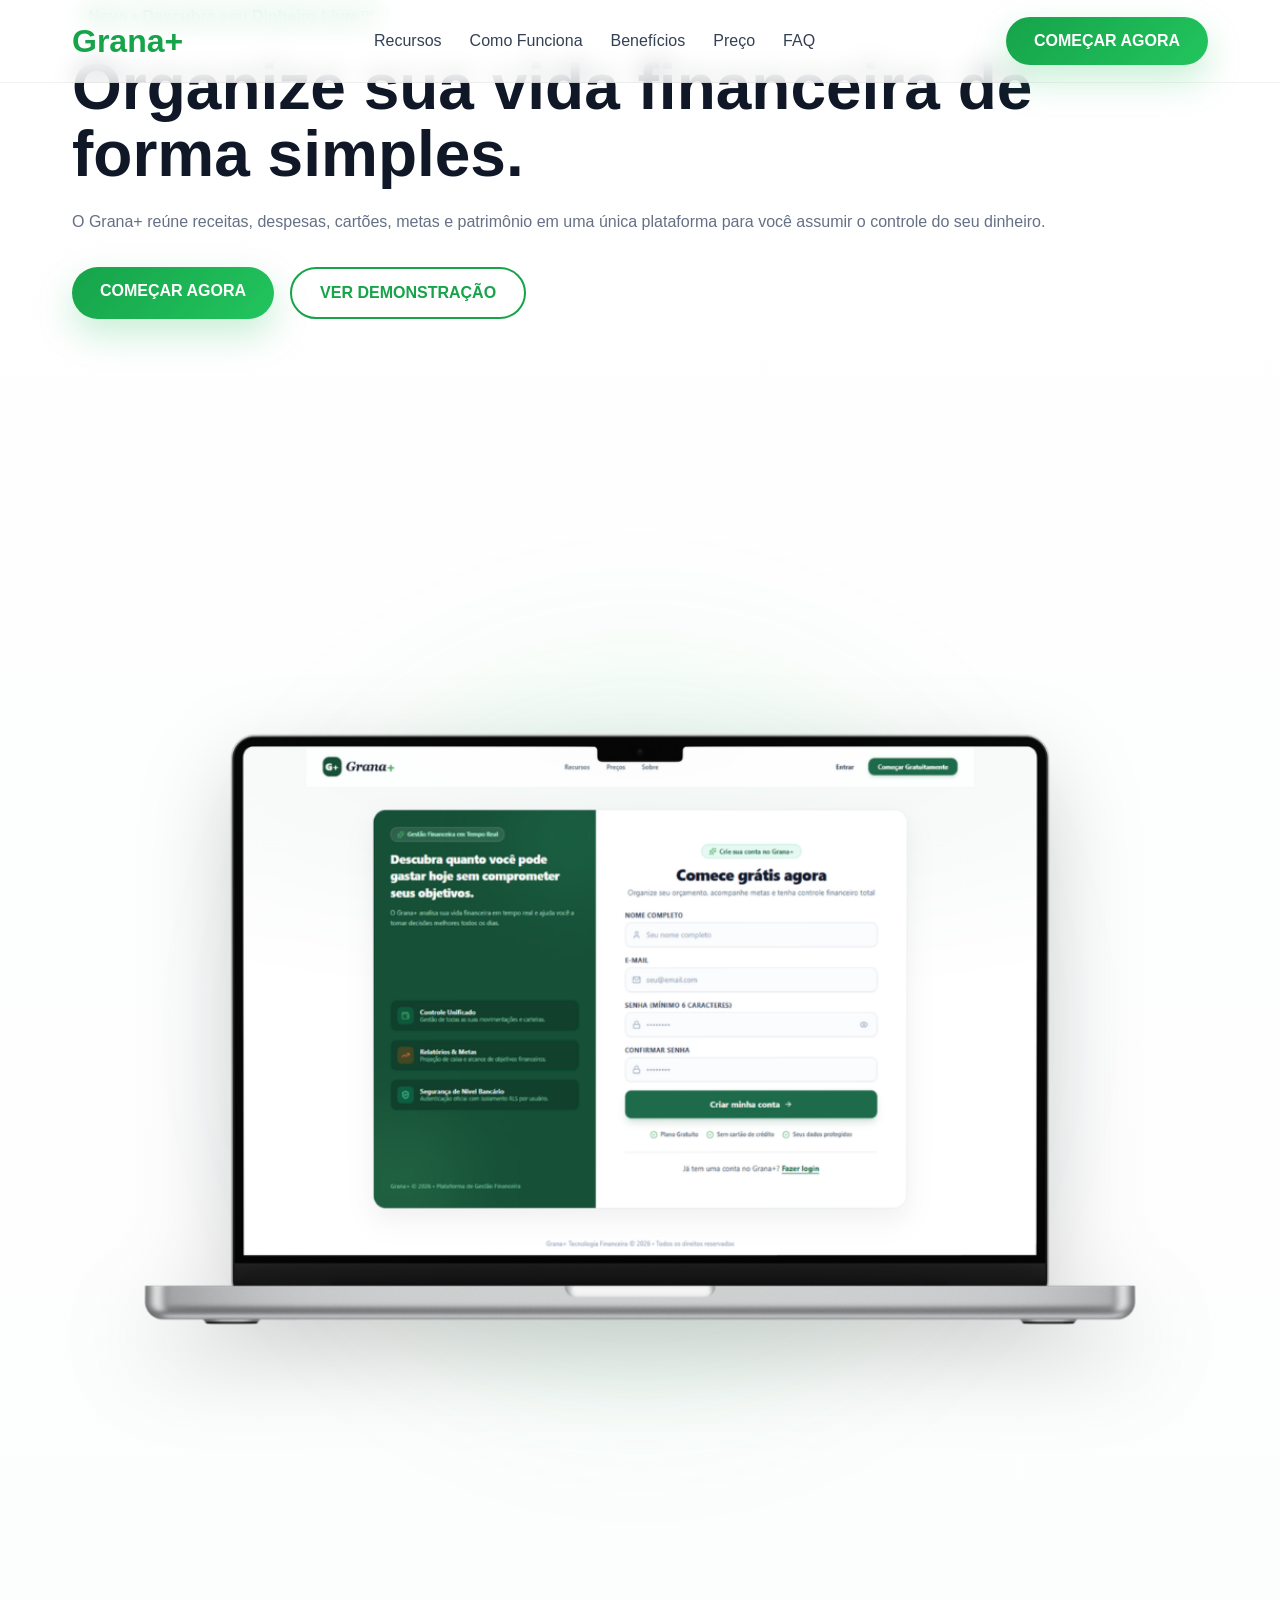
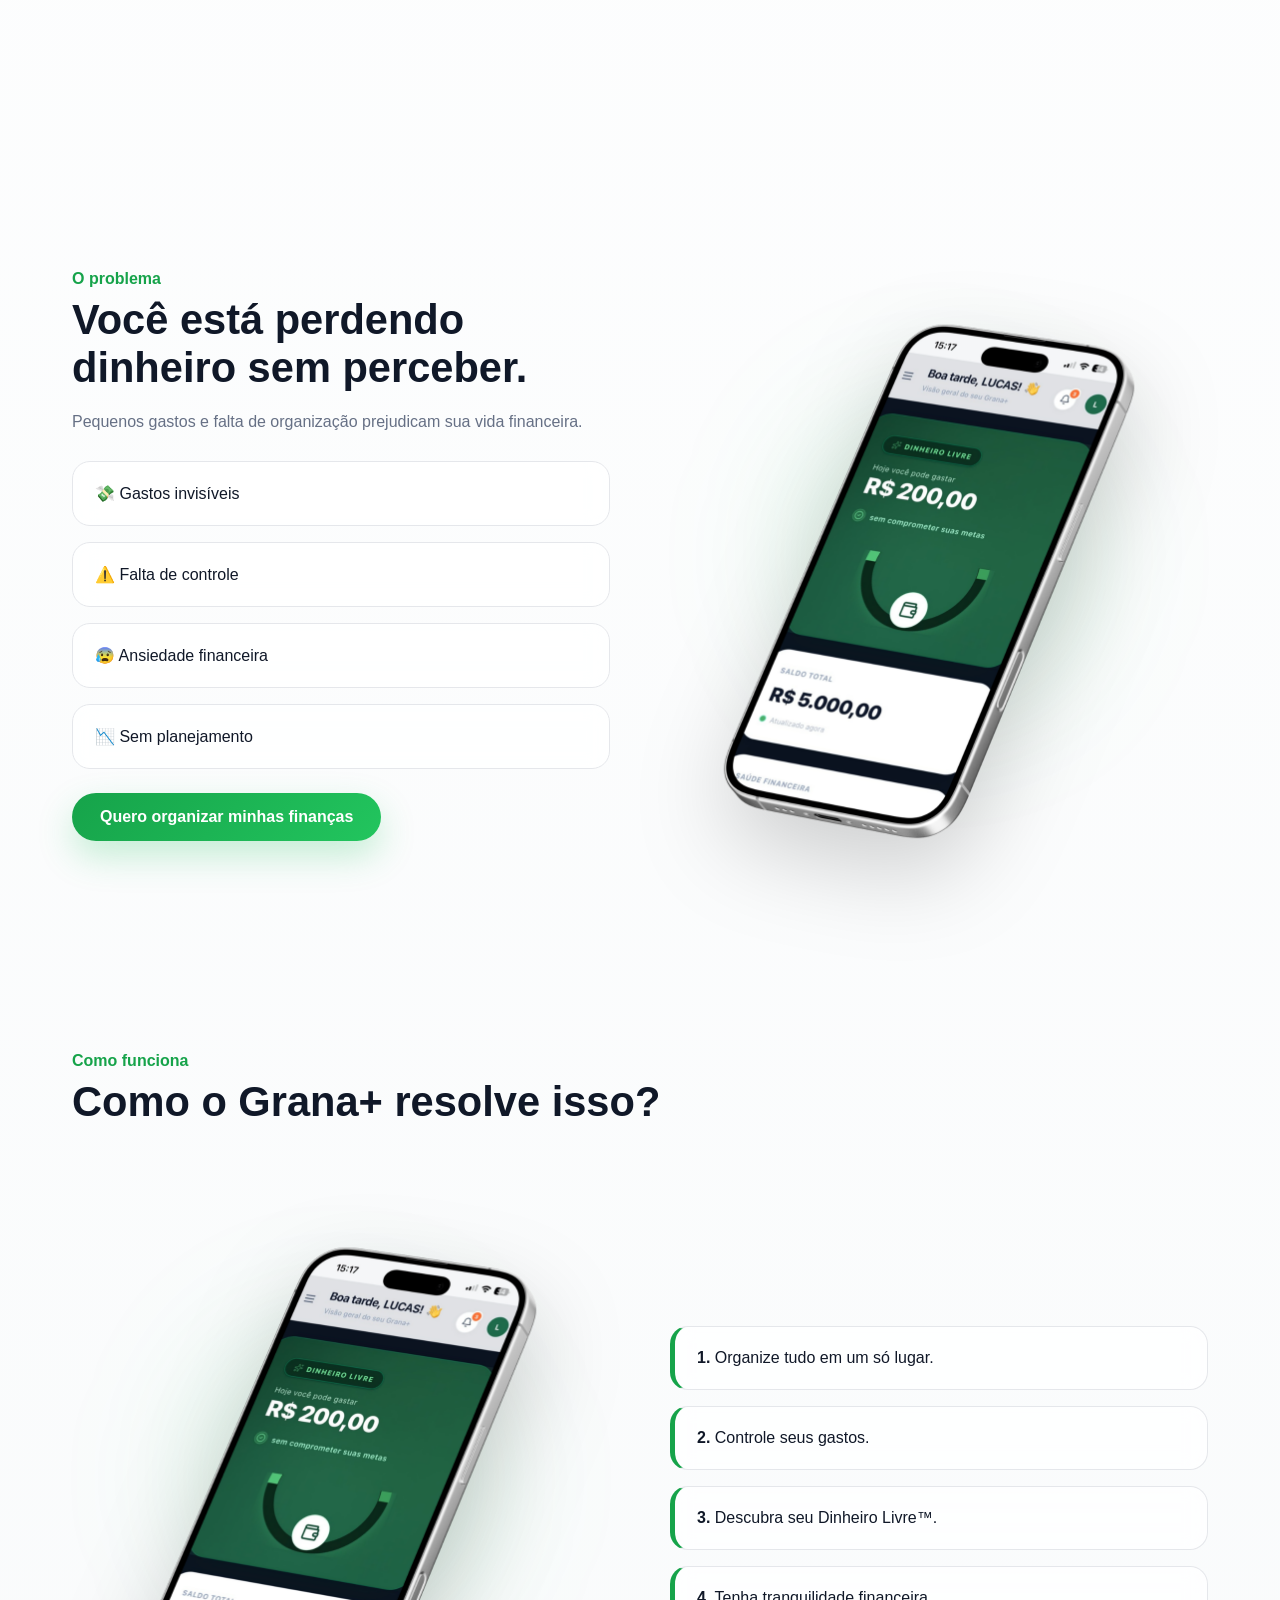
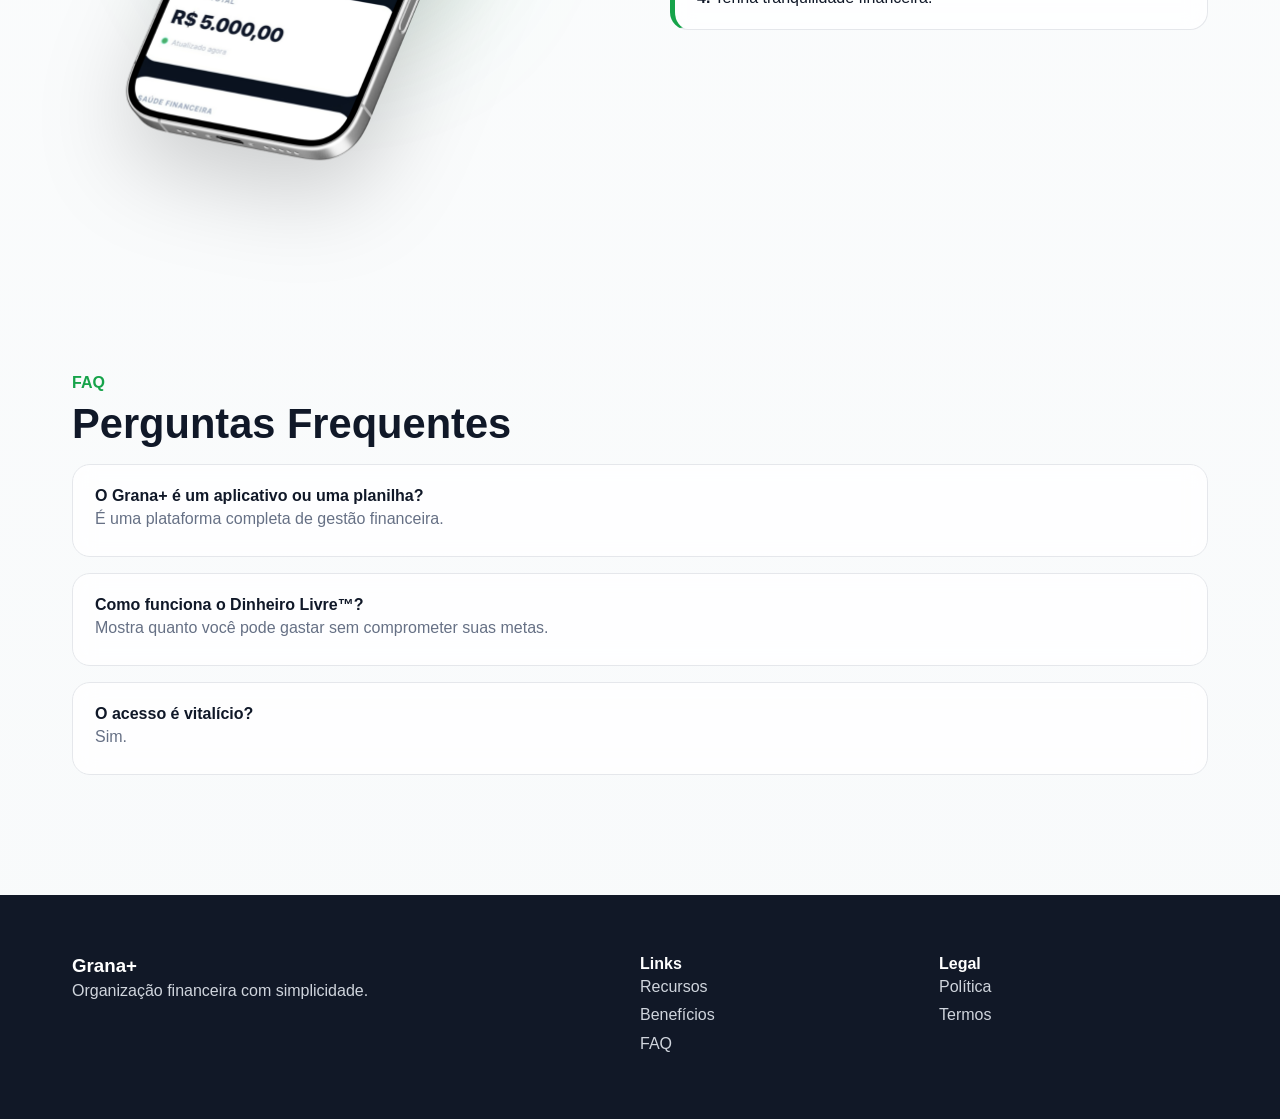
==== index.html @ 5261886d "Update index.html" ====
<!DOCTYPE html>
<html lang="pt-BR">
<head>
<meta charset="UTF-8">
<meta name="viewport" content="width=device-width,initial-scale=1">
<title>Grana+ Premium</title>
<style>
:root{
--green:#16a34a;--green2:#22c55e;--dark:#101828;--muted:#667085;
--bg:#f8fafb;--line:#e5e7eb;
}
*{margin:0;padding:0;box-sizing:border-box}
html{scroll-behavior:smooth}
body{font-family:Inter,Arial,sans-serif;background:linear-gradient(180deg,#fff,#f8fafb);color:var(--dark)}
.container{max-width:1180px;margin:auto;padding:0 22px}
header{position:fixed;top:0;left:0;width:100%;z-index:999;transition:.3s;background:rgba(255,255,255,.75);backdrop-filter:blur(12px);border-bottom:1px solid rgba(0,0,0,.05)}
nav{display:flex;justify-content:space-between;align-items:center;height:82px}
.logo{font-size:2rem;font-weight:800;color:var(--green)}
nav ul{display:flex;gap:28px;list-style:none}
nav a{text-decoration:none;color:#344054}
.btn{display:inline-block;padding:15px 28px;border-radius:999px;font-weight:700;text-decoration:none;transition:.25s}
.btn-primary{background:linear-gradient(135deg,var(--green),var(--green2));color:#fff;box-shadow:0 15px 35px rgba(34,197,94,.25)}
.btn-outline{border:2px solid var(--green);color:var(--green)}
.btn:hover{transform:translateY(-3px) scale(1.03)}
.mockup-wrap{

    position:relative;

    display:flex;

    justify-content:center;

    align-items:center;

}

.mockup-wrap::before{

    content:"";

    position:absolute;

    width:650px;

    height:650px;

    border-radius:50%;

    background:
    radial-gradient(circle,
    rgba(22,163,74,.18) 0%,
    rgba(22,163,74,.08) 45%,
    transparent 75%);

    filter:blur(80px);

}

.mockup{

    position:relative;

    z-index:2;

    width:135%;

    max-width:none;

    filter:
        drop-shadow(0 45px 70px rgba(0,0,0,.22));

    transition:.45s;

}

.mockup:hover{

    transform:
        translateY(-10px)
        scale(1.03);

}
.badge{display:inline-block;background:#ebf9ef;color:var(--green);padding:8px 16px;border-radius:999px;font-weight:700}
h1{font-size:4rem;line-height:1.05;margin:20px 0}
h2{font-size:2.6rem;margin-bottom:16px}
p{color:var(--muted);line-height:1.8}
.actions{display:flex;gap:16px;margin-top:30px;flex-wrap:wrap}
.mockup-wrap{position:relative;display:flex;justify-content:center}
.mockup-wrap:before{content:"";position:absolute;width:70%;height:70%;background:radial-gradient(circle,rgba(34,197,94,.2),transparent 70%);filter:blur(55px)}
.mockup{position:relative;max-width:100%;filter:drop-shadow(0 35px 45px rgba(0,0,0,.18));animation:float 5s ease-in-out infinite}
@keyframes float{50%{transform:translateY(-10px)}}
section{padding:80px 0}
.grid{display:grid;grid-template-columns:1fr 1fr;gap:60px;align-items:center}
.tag{color:var(--green);font-weight:700;margin-bottom:8px;display:block}
.cards,.timeline,.faq{display:grid;gap:16px}
.card,.step,.faq-item{background:rgba(255,255,255,.8);border:1px solid var(--line);border-radius:18px;padding:22px;backdrop-filter:blur(10px);transition:.25s}
.card:hover,.step:hover,.faq-item:hover{transform:translateY(-4px);box-shadow:0 20px 45px rgba(0,0,0,.08)}
.step{border-left:5px solid var(--green)}
footer{background:#111827;color:#fff;padding:60px 0;margin-top:40px}
footer p,footer a{color:#d0d5dd;text-decoration:none}
.footer{display:grid;grid-template-columns:2fr 1fr 1fr;gap:30px}
@media(max-width:1000px){
nav ul{display:none}
.hero,.grid,.footer{grid-template-columns:1fr}
h1{font-size:2.6rem}
}
</style>
</head>
<body>

<header>
<div class="container">
<nav>
<div class="logo">Grana+</div>
<ul>
<li><a href="#recursos">Recursos</a></li>
<li><a href="#como">Como Funciona</a></li>
<li><a href="#beneficios">Benefícios</a></li>
<li><a href="#preco">Preço</a></li>
<li><a href="#faq">FAQ</a></li>
</ul>
<a href="#preco" class="btn btn-primary">COMEÇAR AGORA</a>
</nav>
</div>
</header>

<section class="hero container">
<div>
<span class="badge">Novo • Descubra seu Dinheiro Livre™</span>
<h1>Organize sua vida financeira de forma simples.</h1>
<p>O Grana+ reúne receitas, despesas, cartões, metas e patrimônio em uma única plataforma para você assumir o controle do seu dinheiro.</p>
<div class="actions">
<a class="btn btn-primary" href="#preco">COMEÇAR AGORA</a>
<a class="btn btn-outline" href="#">VER DEMONSTRAÇÃO</a>
</div>
</div>
<div class="mockup-wrap">
<img class="mockup" src="notebook.png" alt="Notebook">
</div>
</section>

<section id="problema">
<div class="container grid">
<div>
<span class="tag">O problema</span>
<h2>Você está perdendo dinheiro sem perceber.</h2>
<p>Pequenos gastos e falta de organização prejudicam sua vida financeira.</p>
<div class="cards" style="margin-top:24px">
<div class="card">💸 Gastos invisíveis</div>
<div class="card">⚠️ Falta de controle</div>
<div class="card">😰 Ansiedade financeira</div>
<div class="card">📉 Sem planejamento</div>
</div>
<div style="margin-top:24px"><a class="btn btn-primary" href="#preco">Quero organizar minhas finanças</a></div>
</div>
<div class="mockup-wrap"><img class="mockup" src="celular.png"></div>
</div>
</section>

<section id="como">
<div class="container">
<span class="tag">Como funciona</span>
<h2>Como o Grana+ resolve isso?</h2>
<div class="grid">
<div class="mockup-wrap"><img class="mockup" src="celular.png"></div>
<div class="timeline">
<div class="step"><strong>1.</strong> Organize tudo em um só lugar.</div>
<div class="step"><strong>2.</strong> Controle seus gastos.</div>
<div class="step"><strong>3.</strong> Descubra seu Dinheiro Livre™.</div>
<div class="step"><strong>4.</strong> Tenha tranquilidade financeira.</div>
</div>
</div>
</div>
</section>

<section id="faq">
<div class="container">
<span class="tag">FAQ</span>
<h2>Perguntas Frequentes</h2>
<div class="faq">
<div class="faq-item"><strong>O Grana+ é um aplicativo ou uma planilha?</strong><p>É uma plataforma completa de gestão financeira.</p></div>
<div class="faq-item"><strong>Como funciona o Dinheiro Livre™?</strong><p>Mostra quanto você pode gastar sem comprometer suas metas.</p></div>
<div class="faq-item"><strong>O acesso é vitalício?</strong><p>Sim.</p></div>
</div>
</div>
</section>

<footer>
<div class="container footer">
<div><h3>Grana+</h3><p>Organização financeira com simplicidade.</p></div>
<div><h4>Links</h4><p>Recursos<br>Benefícios<br>FAQ</p></div>
<div><h4>Legal</h4><p>Política<br>Termos</p></div>
</div>
</footer>

</body>
</html>
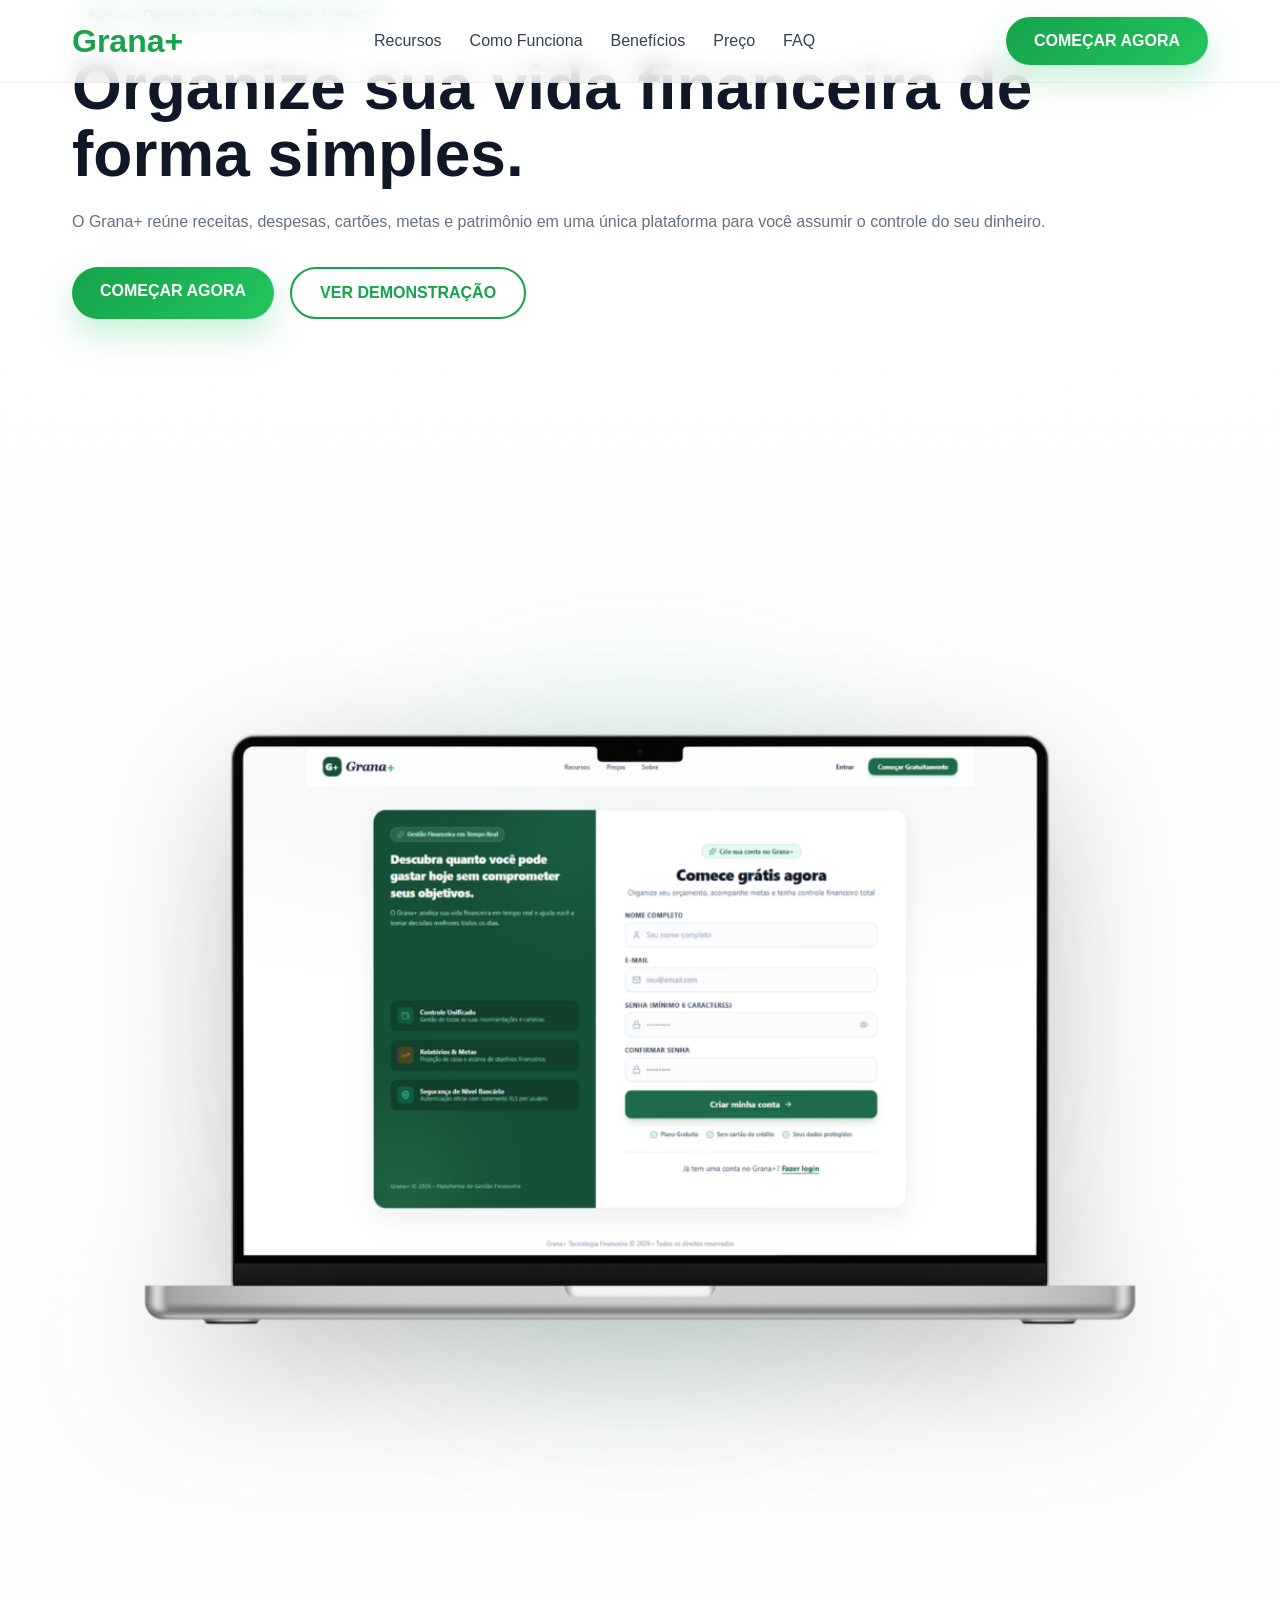
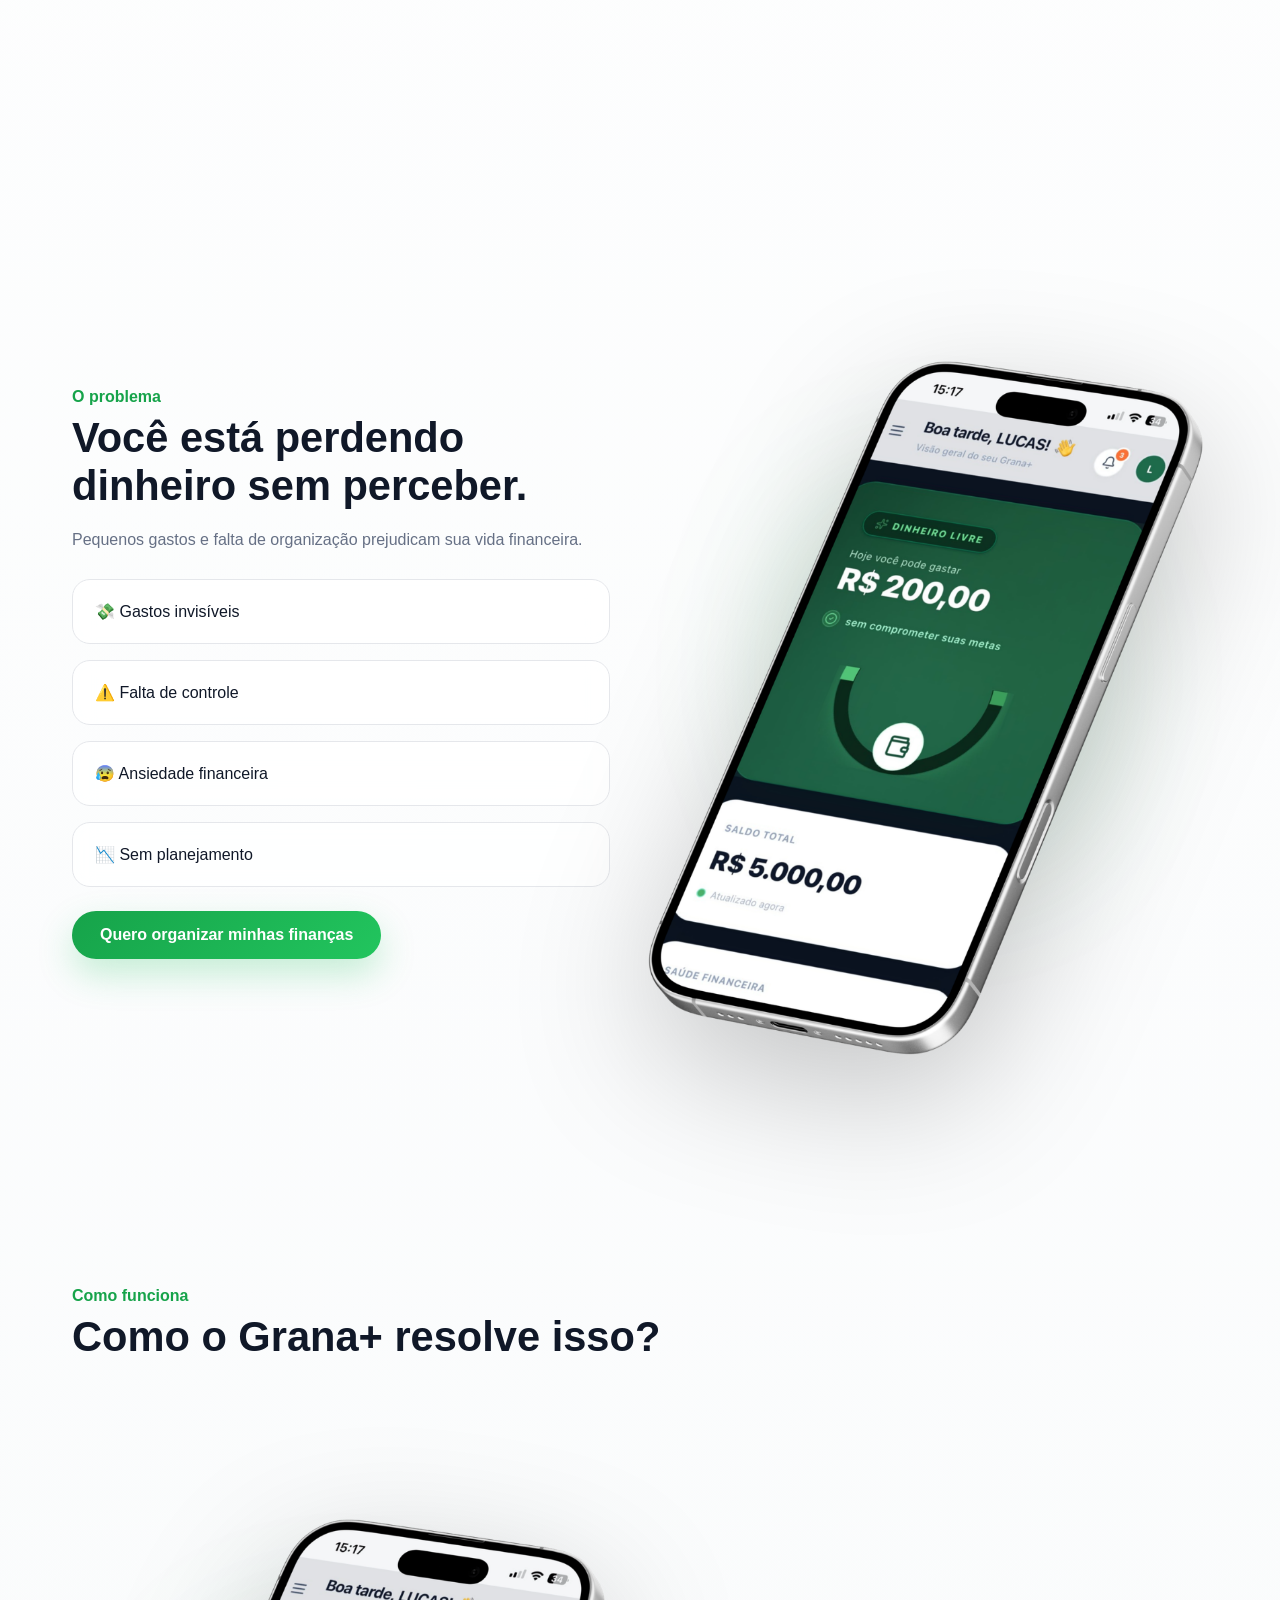
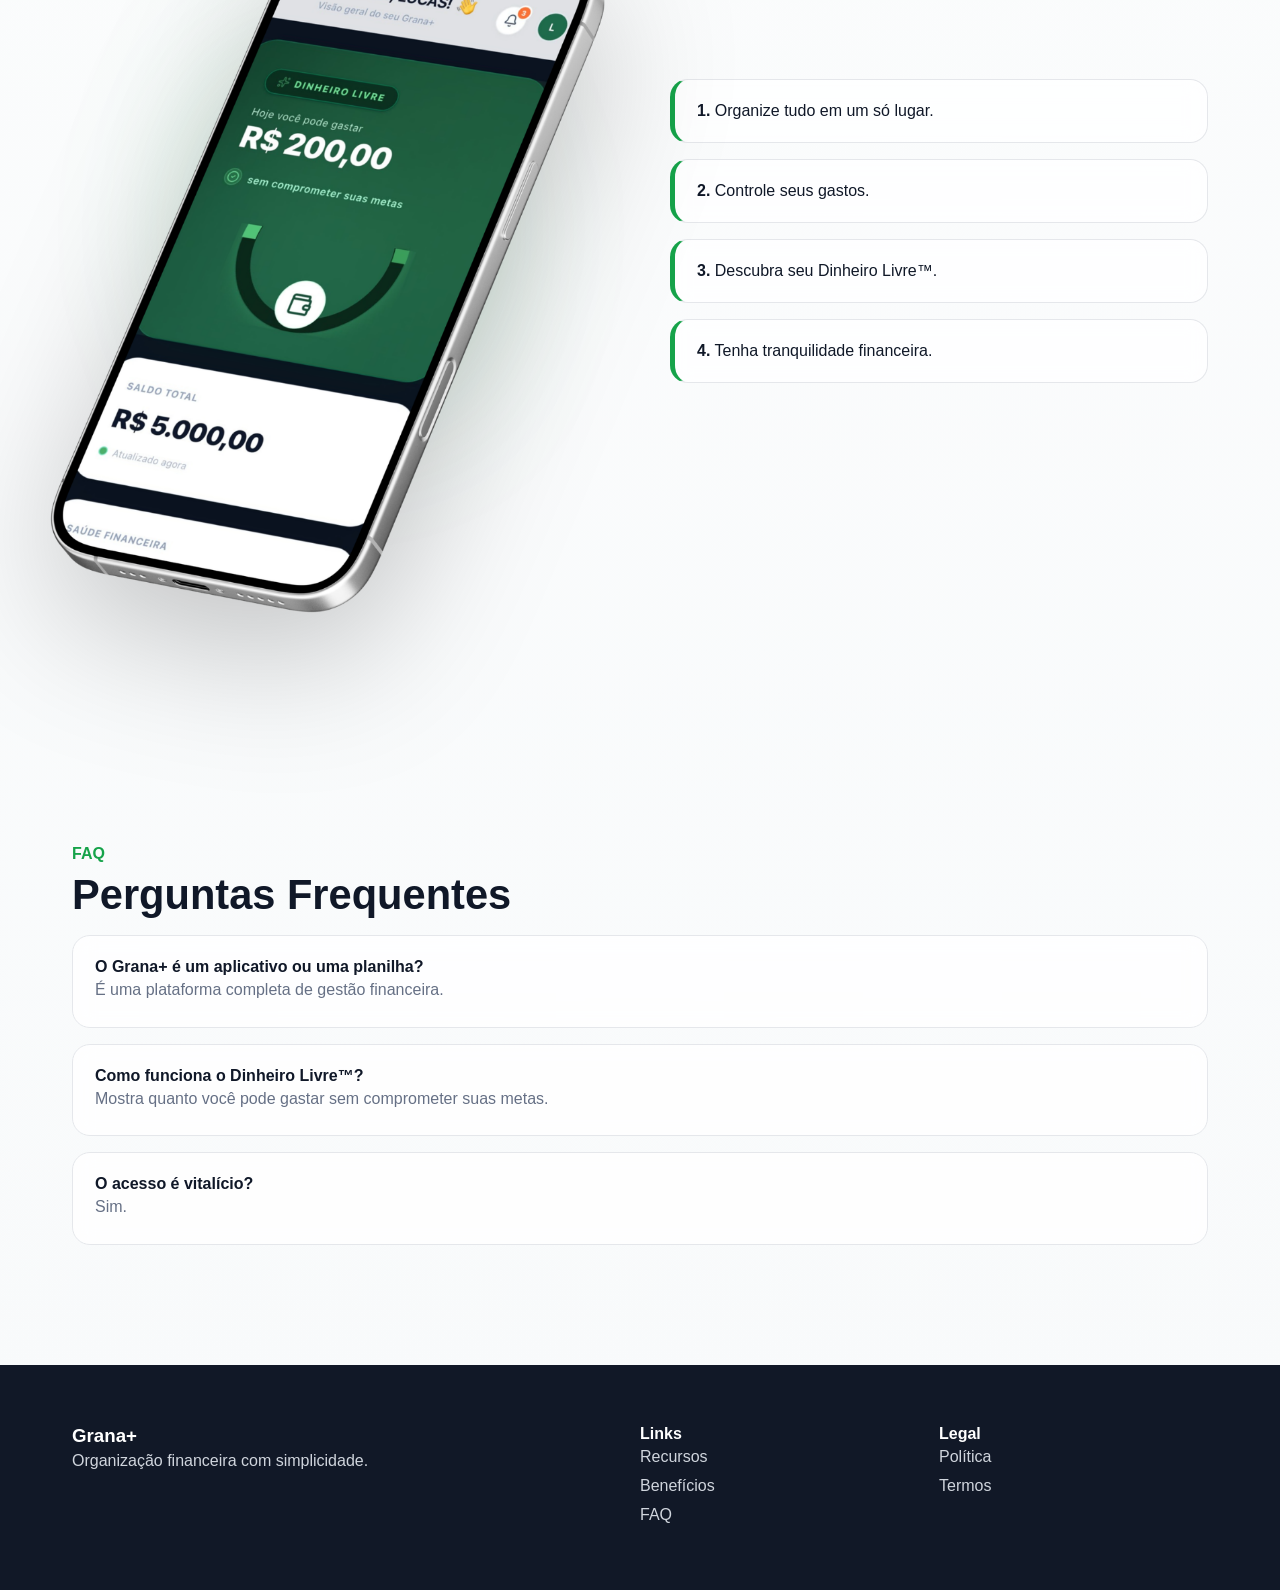
==== commit f009ca33: "Adjust dimensions and blur effects in index.html" ====
--- a/index.html
+++ b/index.html
@@ -41,9 +41,9 @@
 
     position:absolute;
 
-    width:650px;
+    width:520px;
 
-    height:650px;
+    height:520px;
 
     border-radius:50%;
 
@@ -53,7 +53,7 @@
     rgba(22,163,74,.08) 45%,
     transparent 75%);
 
-    filter:blur(80px);
+    filter:blur(60px);
 
 }
 
@@ -88,7 +88,6 @@
 .actions{display:flex;gap:16px;margin-top:30px;flex-wrap:wrap}
 .mockup-wrap{position:relative;display:flex;justify-content:center}
 .mockup-wrap:before{content:"";position:absolute;width:70%;height:70%;background:radial-gradient(circle,rgba(34,197,94,.2),transparent 70%);filter:blur(55px)}
-.mockup{position:relative;max-width:100%;filter:drop-shadow(0 35px 45px rgba(0,0,0,.18));animation:float 5s ease-in-out infinite}
 @keyframes float{50%{transform:translateY(-10px)}}
 section{padding:80px 0}
 .grid{display:grid;grid-template-columns:1fr 1fr;gap:60px;align-items:center}
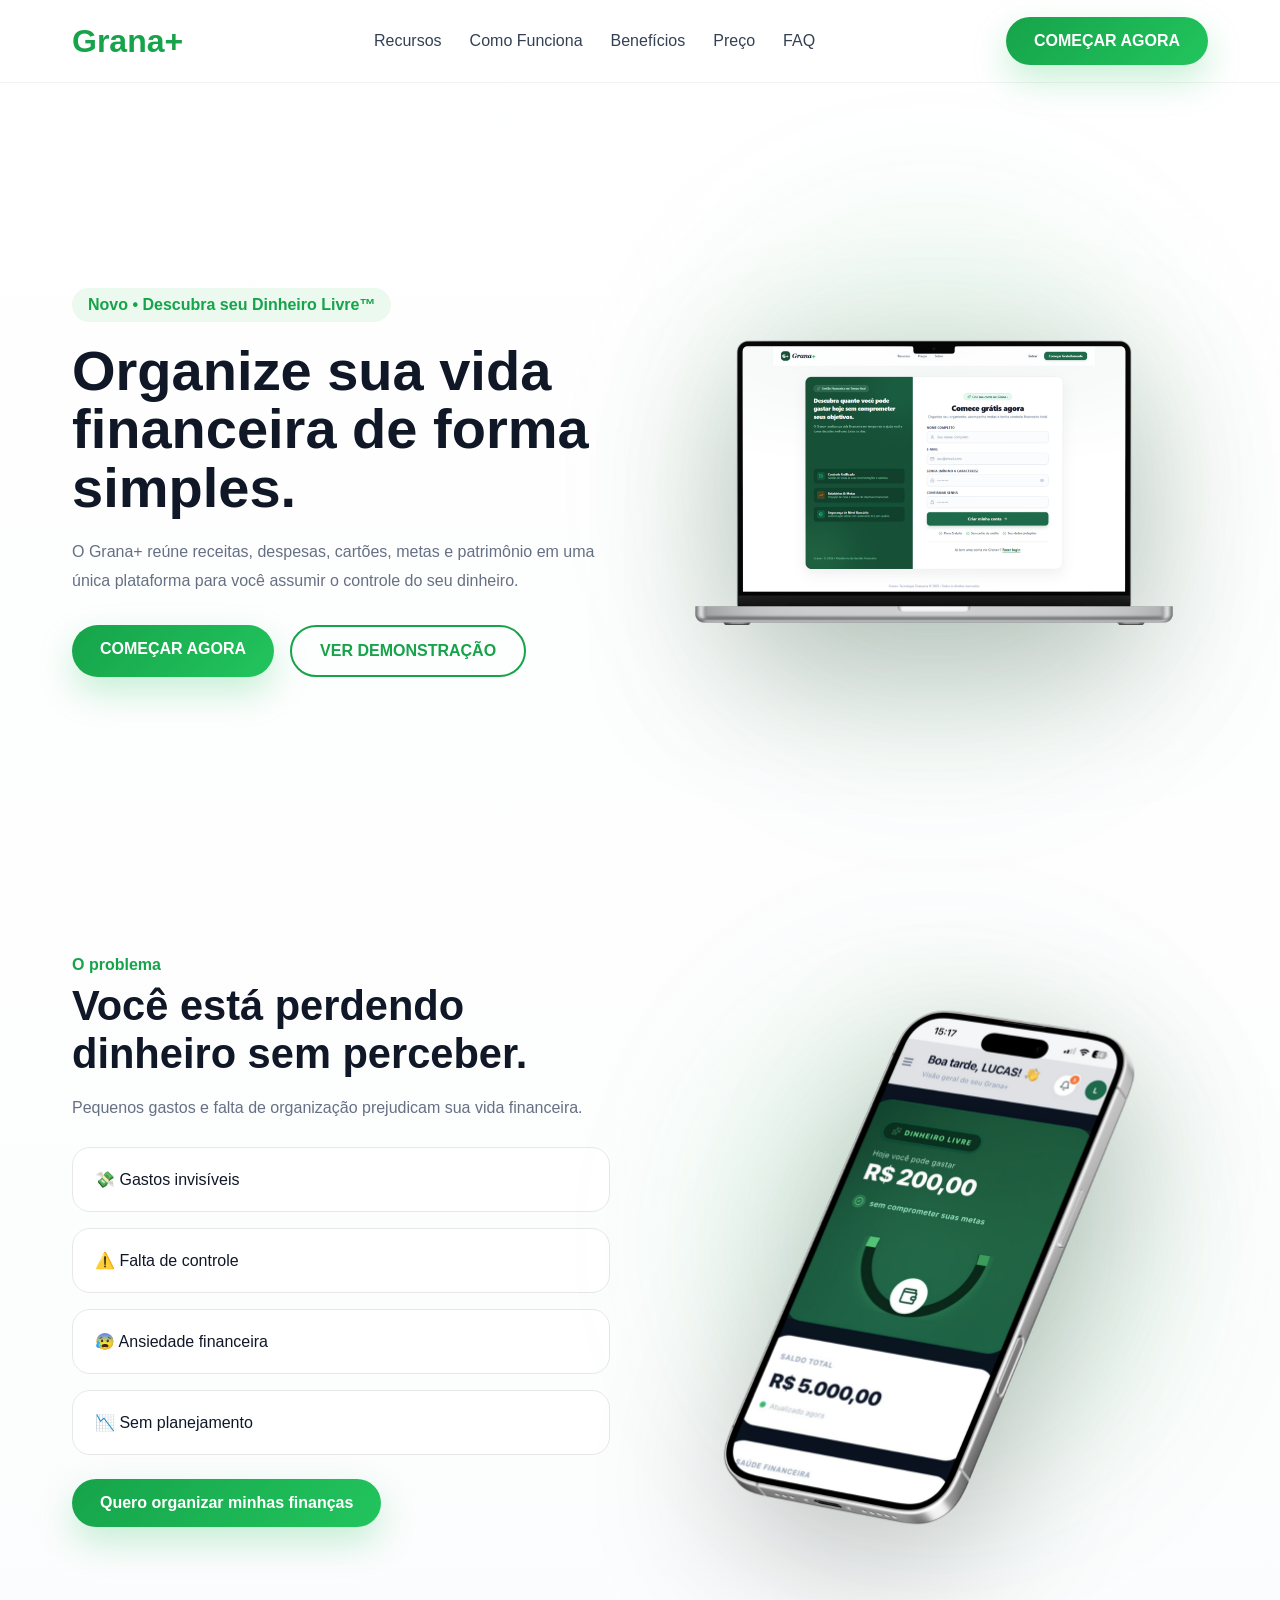
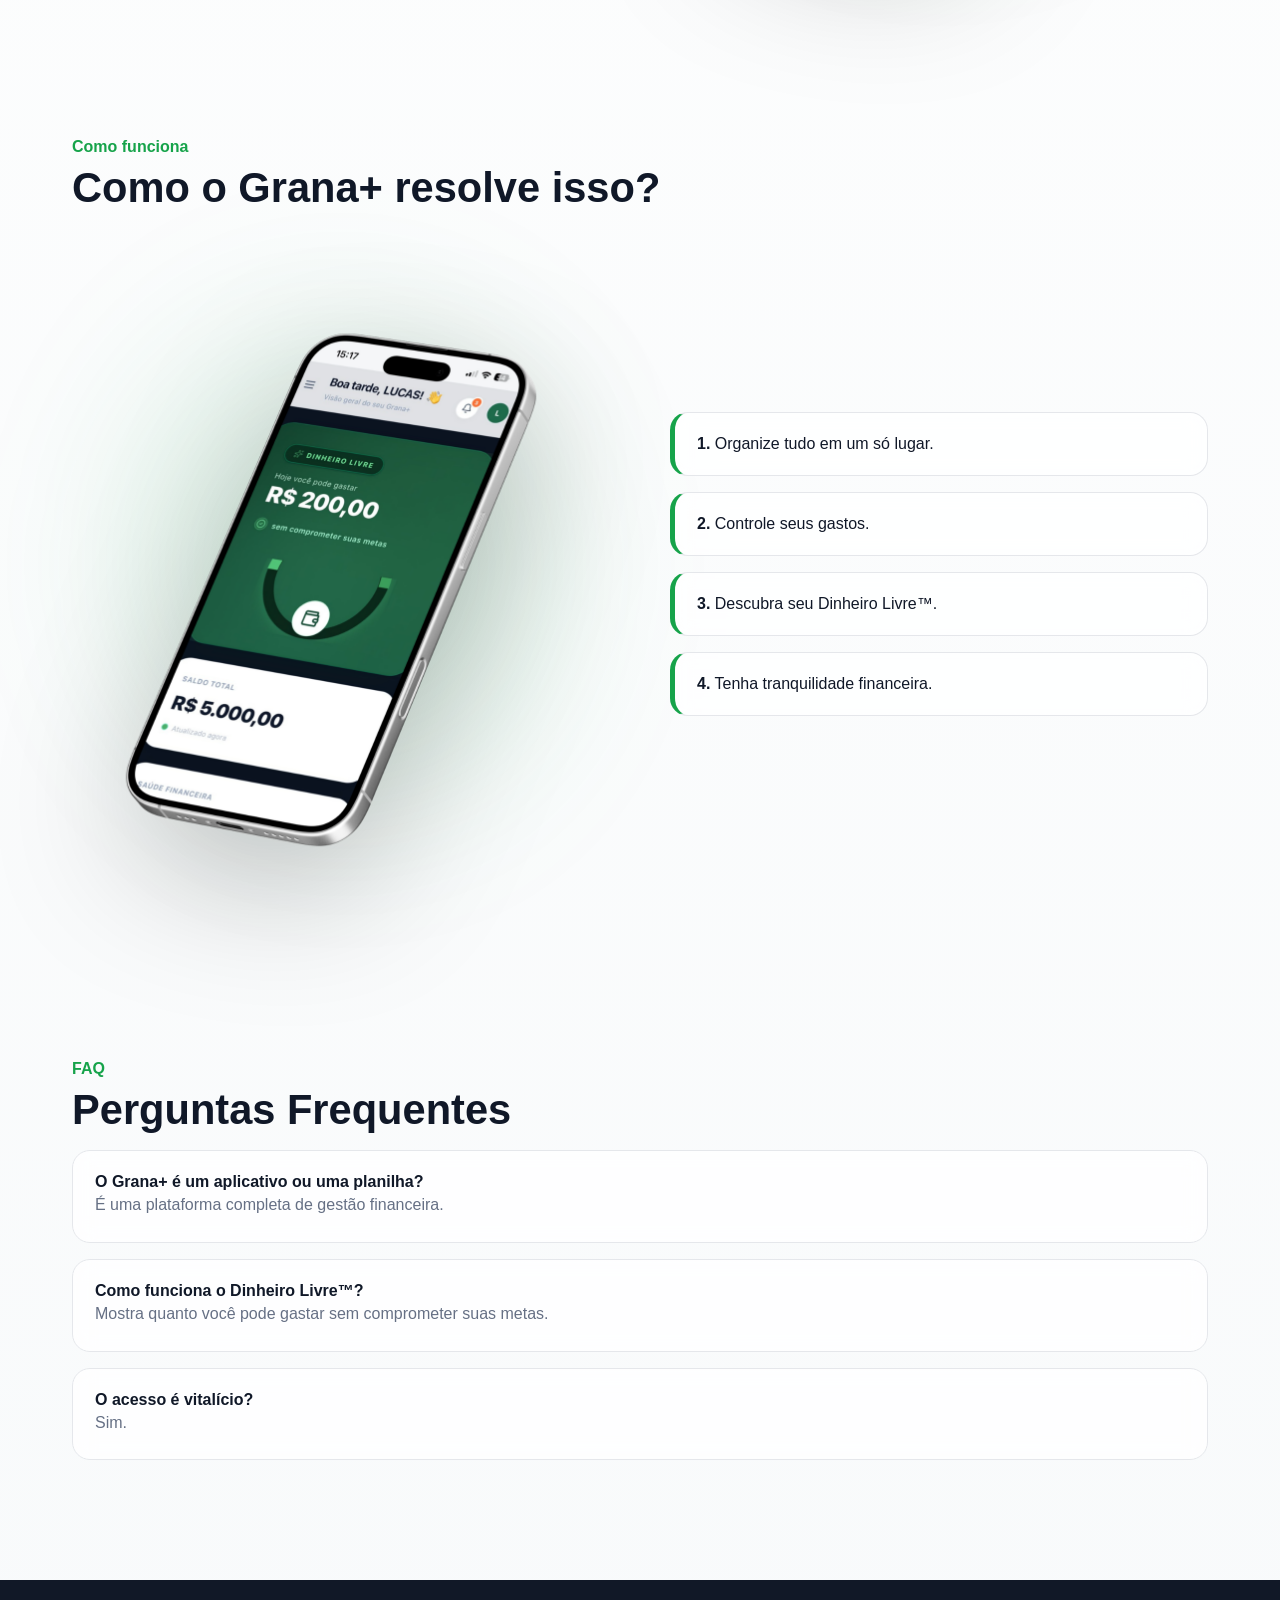
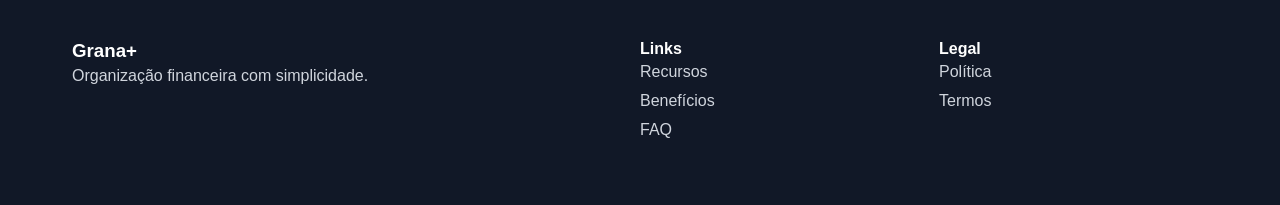
==== commit 3d55d8ac: "Update index.html" ====
--- a/index.html
+++ b/index.html
@@ -1,4 +1,3 @@
-
 <!DOCTYPE html>
 <html lang="pt-BR">
 <head>
@@ -7,8 +6,8 @@
 <title>Grana+ Premium</title>
 <style>
 :root{
---green:#16a34a;--green2:#22c55e;--dark:#101828;--muted:#667085;
---bg:#f8fafb;--line:#e5e7eb;
+  --green:#16a34a;--green2:#22c55e;--dark:#101828;--muted:#667085;
+  --bg:#f8fafb;--line:#e5e7eb;
 }
 *{margin:0;padding:0;box-sizing:border-box}
 html{scroll-behavior:smooth}
@@ -23,72 +22,52 @@
 .btn-primary{background:linear-gradient(135deg,var(--green),var(--green2));color:#fff;box-shadow:0 15px 35px rgba(34,197,94,.25)}
 .btn-outline{border:2px solid var(--green);color:var(--green)}
 .btn:hover{transform:translateY(-3px) scale(1.03)}
+
+.hero {
+  display: grid;
+  grid-template-columns: 1fr 1fr;
+  gap: 40px;
+  align-items: center;
+  padding-top: 140px;
+}
+
 .mockup-wrap{
-
-    position:relative;
-
-    display:flex;
-
-    justify-content:center;
-
-    align-items:center;
-
+  position:relative;
+  display:flex;
+  justify-content:center;
+  align-items:center;
 }
 
 .mockup-wrap::before{
-
-    content:"";
-
-    position:absolute;
-
-    width:520px;
-
-    height:520px;
-
-    border-radius:50%;
-
-    background:
-    radial-gradient(circle,
-    rgba(22,163,74,.18) 0%,
-    rgba(22,163,74,.08) 45%,
-    transparent 75%);
-
-    filter:blur(60px);
-
+  content:"";
+  position:absolute;
+  width:100%;
+  height:100%;
+  border-radius:50%;
+  background: radial-gradient(circle, rgba(22,163,74,.18) 0%, rgba(22,163,74,.08) 45%, transparent 75%);
+  filter:blur(60px);
 }
 
 .mockup{
-
-    position:relative;
-
-    z-index:2;
-
-    width:135%;
-
-    max-width:none;
-
-    filter:
-        drop-shadow(0 45px 70px rgba(0,0,0,.22));
-
-    transition:.45s;
-
+  position:relative;
+  z-index:2;
+  width:100%;
+  max-width:100%;
+  height:auto;
+  filter: drop-shadow(0 45px 70px rgba(0,0,0,.22));
+  transition:.45s;
 }
 
 .mockup:hover{
+  transform: translateY(-10px) scale(1.03);
+}
 
-    transform:
-        translateY(-10px)
-        scale(1.03);
-
-}
 .badge{display:inline-block;background:#ebf9ef;color:var(--green);padding:8px 16px;border-radius:999px;font-weight:700}
-h1{font-size:4rem;line-height:1.05;margin:20px 0}
+h1{font-size:3.5rem;line-height:1.05;margin:20px 0}
 h2{font-size:2.6rem;margin-bottom:16px}
 p{color:var(--muted);line-height:1.8}
 .actions{display:flex;gap:16px;margin-top:30px;flex-wrap:wrap}
-.mockup-wrap{position:relative;display:flex;justify-content:center}
-.mockup-wrap:before{content:"";position:absolute;width:70%;height:70%;background:radial-gradient(circle,rgba(34,197,94,.2),transparent 70%);filter:blur(55px)}
-@keyframes float{50%{transform:translateY(-10px)}}
+
 section{padding:80px 0}
 .grid{display:grid;grid-template-columns:1fr 1fr;gap:60px;align-items:center}
 .tag{color:var(--green);font-weight:700;margin-bottom:8px;display:block}
@@ -99,10 +78,12 @@
 footer{background:#111827;color:#fff;padding:60px 0;margin-top:40px}
 footer p,footer a{color:#d0d5dd;text-decoration:none}
 .footer{display:grid;grid-template-columns:2fr 1fr 1fr;gap:30px}
+
 @media(max-width:1000px){
-nav ul{display:none}
-.hero,.grid,.footer{grid-template-columns:1fr}
-h1{font-size:2.6rem}
+  nav ul{display:none}
+  .hero,.grid,.footer{grid-template-columns:1fr}
+  .hero{padding-top:100px}
+  h1{font-size:2.6rem}
 }
 </style>
 </head>
@@ -153,7 +134,7 @@
 </div>
 <div style="margin-top:24px"><a class="btn btn-primary" href="#preco">Quero organizar minhas finanças</a></div>
 </div>
-<div class="mockup-wrap"><img class="mockup" src="celular.png"></div>
+<div class="mockup-wrap"><img class="mockup" src="celular.png" alt="Celular"></div>
 </div>
 </section>
 
@@ -162,7 +143,7 @@
 <span class="tag">Como funciona</span>
 <h2>Como o Grana+ resolve isso?</h2>
 <div class="grid">
-<div class="mockup-wrap"><img class="mockup" src="celular.png"></div>
+<div class="mockup-wrap"><img class="mockup" src="celular.png" alt="Celular"></div>
 <div class="timeline">
 <div class="step"><strong>1.</strong> Organize tudo em um só lugar.</div>
 <div class="step"><strong>2.</strong> Controle seus gastos.</div>
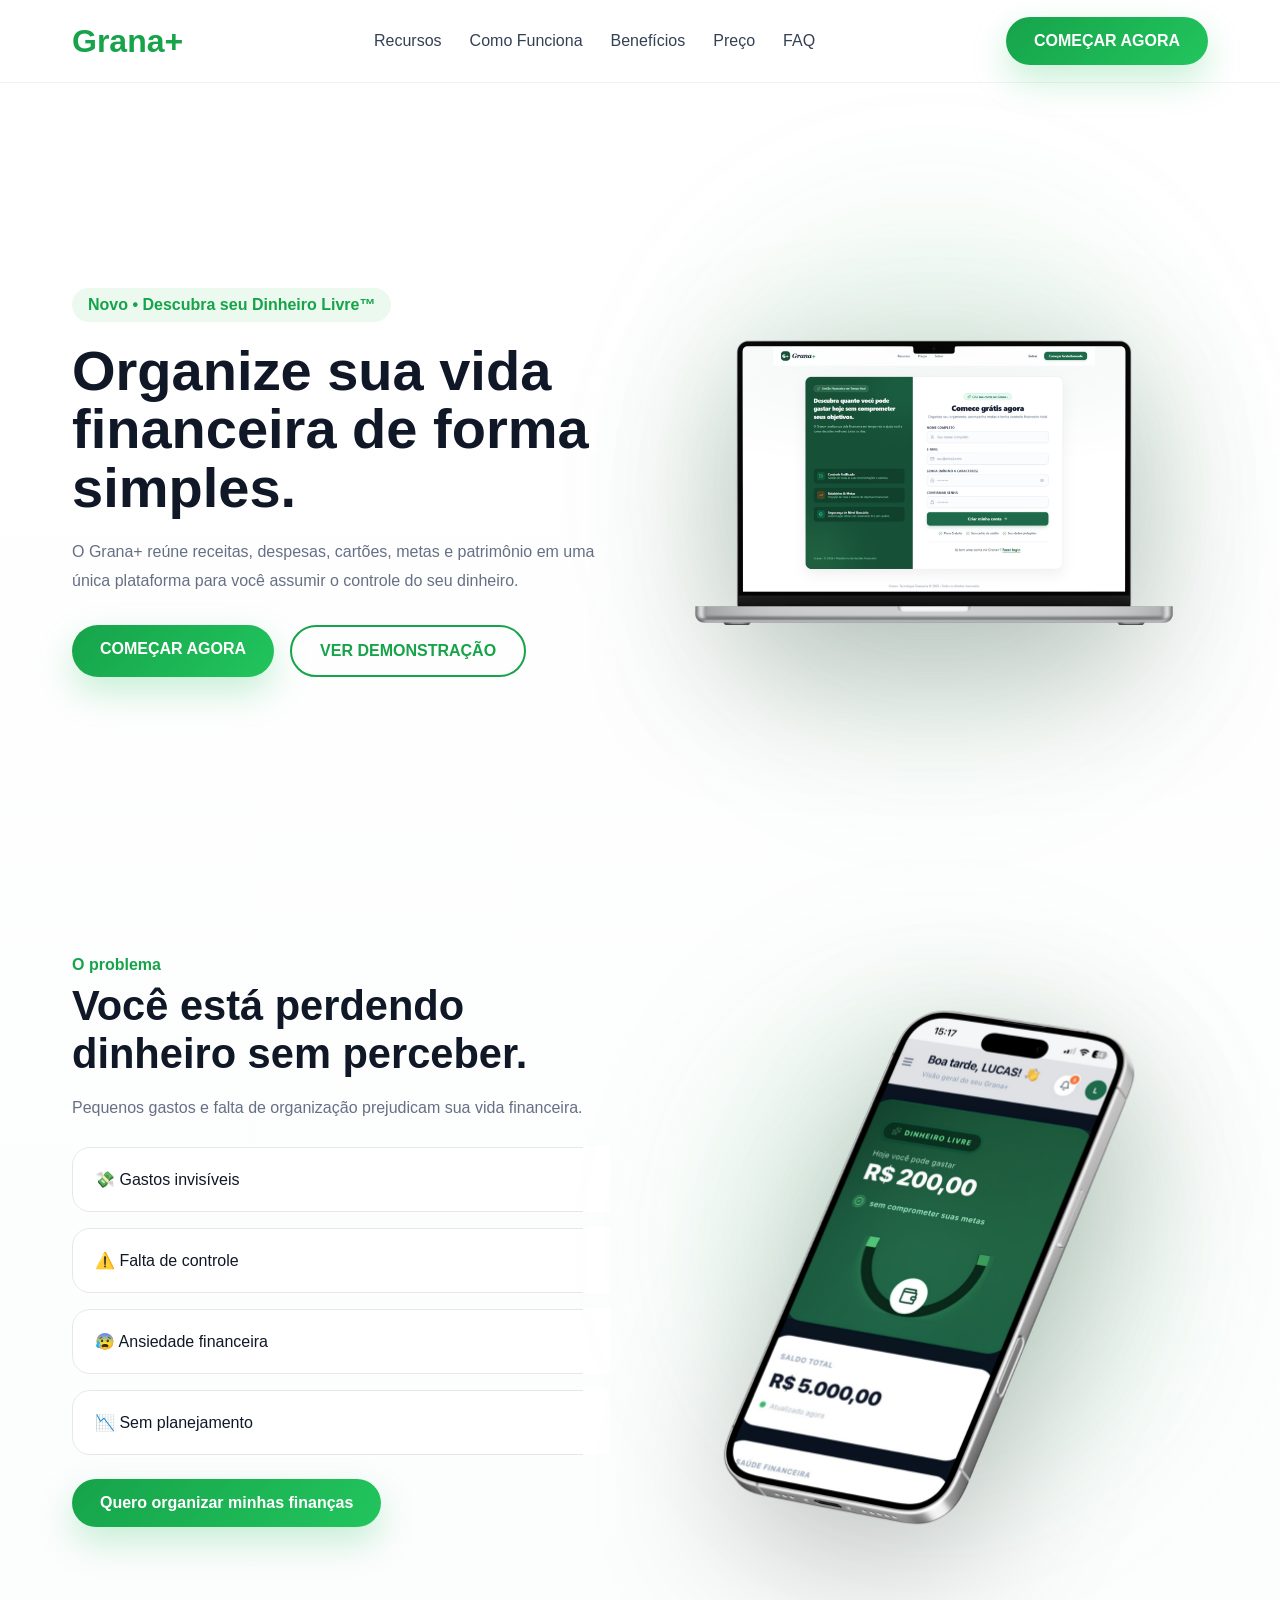
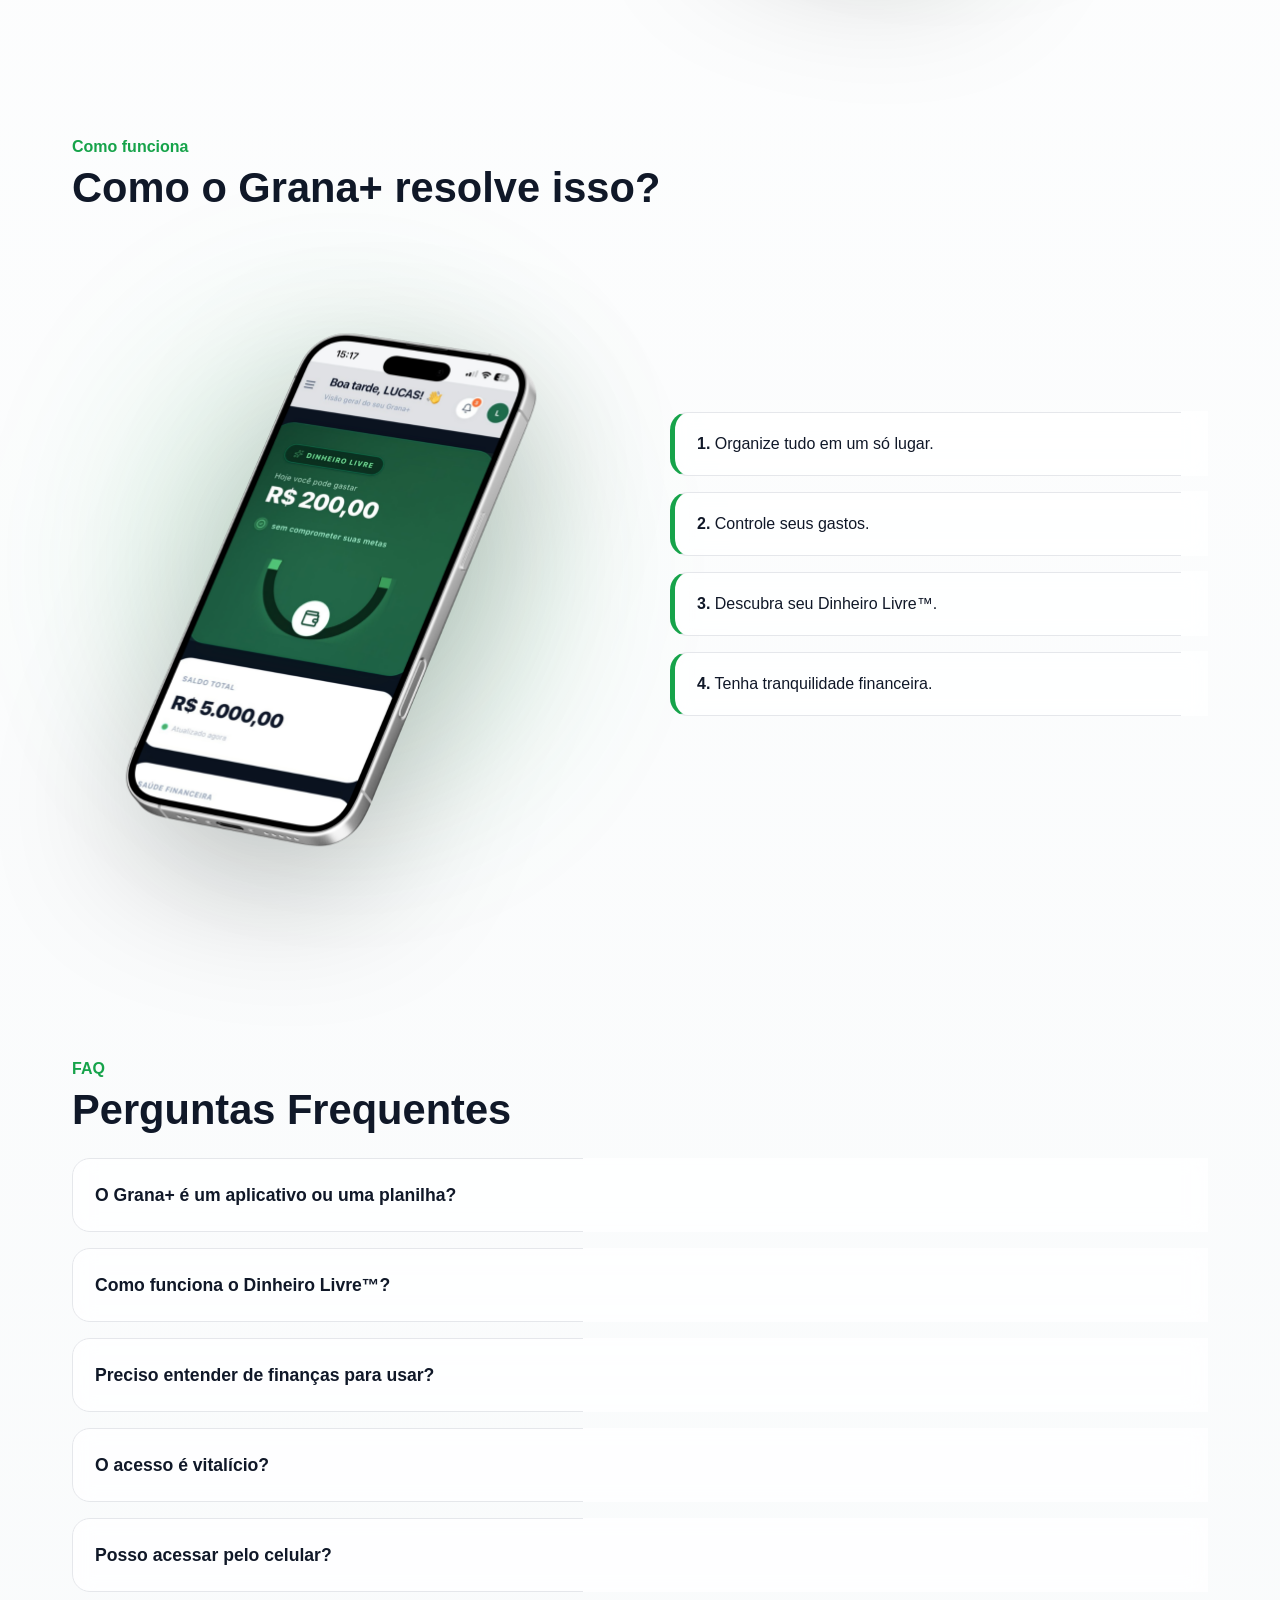
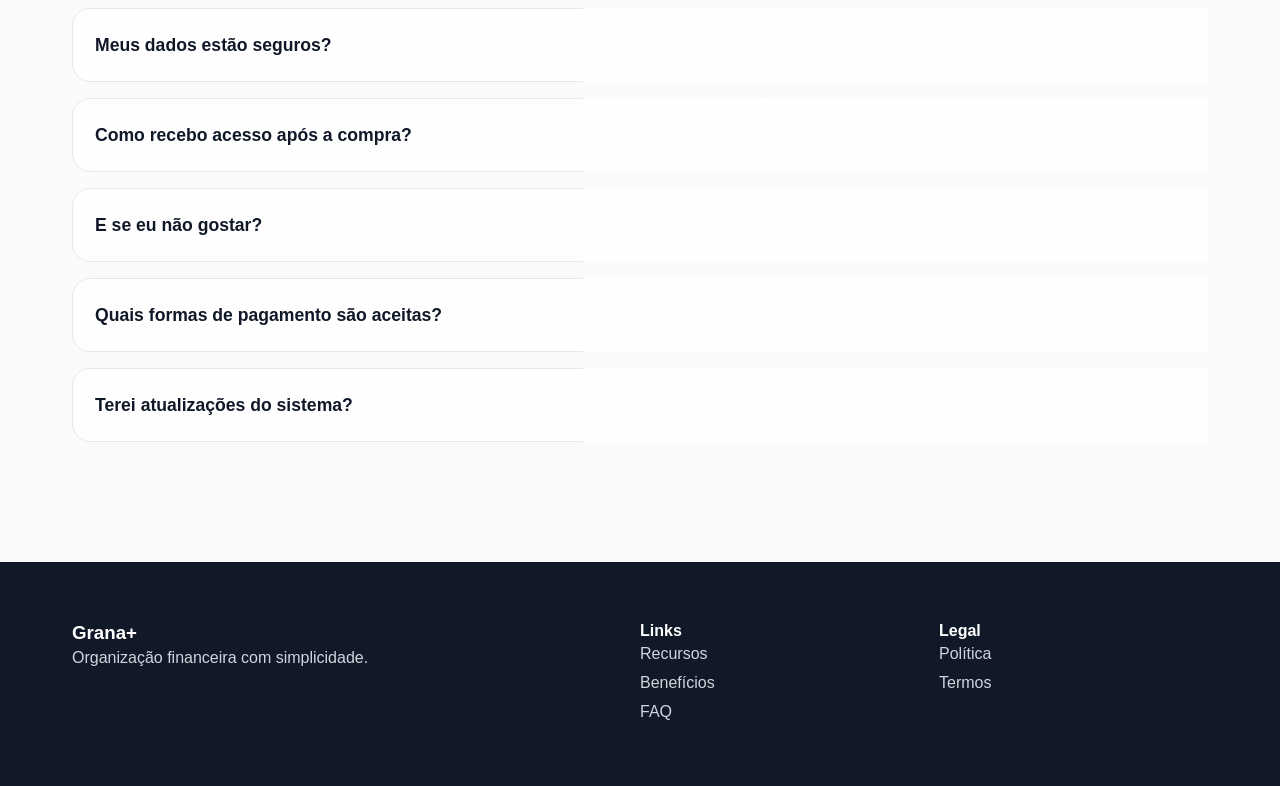
==== commit cc765766: "Update index.html" ====
--- a/index.html
+++ b/index.html
@@ -71,10 +71,72 @@
 section{padding:80px 0}
 .grid{display:grid;grid-template-columns:1fr 1fr;gap:60px;align-items:center}
 .tag{color:var(--green);font-weight:700;margin-bottom:8px;display:block}
-.cards,.timeline,.faq{display:grid;gap:16px}
-.card,.step,.faq-item{background:rgba(255,255,255,.8);border:1px solid var(--line);border-radius:18px;padding:22px;backdrop-filter:blur(10px);transition:.25s}
-.card:hover,.step:hover,.faq-item:hover{transform:translateY(-4px);box-shadow:0 20px 45px rgba(0,0,0,.08)}
+.cards,.timeline{display:grid;gap:16px}
+.card,.step{background:rgba(255,255,255,.8);border:1px solid var(--line);border-radius:18px;padding:22px;backdrop-filter:blur(10px);transition:.25s}
+.card:hover,.step:hover{transform:translateY(-4px);box-shadow:0 20px 45px rgba(0,0,0,.08)}
 .step{border-left:5px solid var(--green)}
+
+/* ESTILOS DO FAQ INTERATIVO (ACCORDION) */
+.faq {
+  display: flex;
+  flex-direction: column;
+  gap: 16px;
+  margin-top: 24px;
+}
+
+.faq-item {
+  background: rgba(255, 255, 255, 0.8);
+  border: 1px solid var(--line);
+  border-radius: 18px;
+  backdrop-filter: blur(10px);
+  overflow: hidden;
+  transition: .25s;
+}
+
+.faq-item:hover {
+  box-shadow: 0 10px 25px rgba(0,0,0,.05);
+}
+
+.faq-item summary {
+  padding: 22px;
+  font-weight: 700;
+  font-size: 1.1rem;
+  color: var(--dark);
+  cursor: pointer;
+  list-style: none;
+  display: flex;
+  justify-content: space-between;
+  align-items: center;
+  user-select: none;
+}
+
+.faq-item summary::-webkit-details-marker {
+  display: none;
+}
+
+.faq-item summary::after {
+  content: '+';
+  font-size: 1.5rem;
+  color: var(--green);
+  font-weight: 400;
+  transition: transform 0.3s ease;
+}
+
+.faq-item[open] summary::after {
+  transform: rotate(45deg);
+}
+
+.faq-item[open] summary {
+  border-bottom: 1px solid var(--line);
+}
+
+.faq-item p {
+  padding: 22px;
+  margin: 0;
+  color: var(--muted);
+  line-height: 1.7;
+}
+
 footer{background:#111827;color:#fff;padding:60px 0;margin-top:40px}
 footer p,footer a{color:#d0d5dd;text-decoration:none}
 .footer{display:grid;grid-template-columns:2fr 1fr 1fr;gap:30px}
@@ -159,9 +221,57 @@
 <span class="tag">FAQ</span>
 <h2>Perguntas Frequentes</h2>
 <div class="faq">
-<div class="faq-item"><strong>O Grana+ é um aplicativo ou uma planilha?</strong><p>É uma plataforma completa de gestão financeira.</p></div>
-<div class="faq-item"><strong>Como funciona o Dinheiro Livre™?</strong><p>Mostra quanto você pode gastar sem comprometer suas metas.</p></div>
-<div class="faq-item"><strong>O acesso é vitalício?</strong><p>Sim.</p></div>
+
+  <details class="faq-item">
+    <summary>O Grana+ é um aplicativo ou uma planilha?</summary>
+    <p>Não. O Grana+ é uma plataforma completa de gestão financeira que reúne receitas, despesas, cartões, metas, patrimônio e relatórios em um único lugar. Além disso, conta com uma IA Financeira para ajudar você a tomar decisões melhores.</p>
+  </details>
+
+  <details class="faq-item">
+    <summary>Como funciona o Dinheiro Livre™?</summary>
+    <p>O Dinheiro Livre™ é um cálculo exclusivo do Grana+ que considera suas receitas, despesas fixas, cartões de crédito e metas financeiras para mostrar quanto você realmente pode gastar sem comprometer seu planejamento.</p>
+  </details>
+
+  <details class="faq-item">
+    <summary>Preciso entender de finanças para usar?</summary>
+    <p>Não. O Grana+ foi desenvolvido para ser simples e intuitivo. Mesmo quem nunca utilizou um sistema financeiro consegue organizar sua vida financeira em poucos minutos.</p>
+  </details>
+
+  <details class="faq-item">
+    <summary>O acesso é vitalício?</summary>
+    <p>Sim. Nesta oferta de lançamento você paga apenas uma vez e recebe acesso vitalício à versão adquirida do Grana+, sem mensalidades.</p>
+  </details>
+
+  <details class="faq-item">
+    <summary>Posso acessar pelo celular?</summary>
+    <p>Sim. O Grana+ funciona perfeitamente em computadores, tablets e smartphones, permitindo acompanhar suas finanças de qualquer lugar.</p>
+  </details>
+
+  <details class="faq-item">
+    <summary>Meus dados estão seguros?</summary>
+    <p>Sim. Seus dados são armazenados com tecnologias modernas de segurança e criptografia, garantindo privacidade e proteção das suas informações financeiras.</p>
+  </details>
+
+  <details class="faq-item">
+    <summary>Como recebo acesso após a compra?</summary>
+    <p>Assim que o pagamento for confirmado, você receberá um e-mail com as instruções para acessar sua conta e começar a utilizar o Grana+ imediatamente.</p>
+  </details>
+
+  <details class="faq-item">
+    <summary>E se eu não gostar?</summary>
+    <p>Você conta com uma garantia de <strong>7 dias</strong>. Se o Grana+ não atender às suas expectativas, basta solicitar o reembolso dentro desse período.</p>
+  </details>
+
+  <details class="faq-item">
+    <summary>Quais formas de pagamento são aceitas?</summary>
+    <p>Você pode pagar com cartão de crédito, PIX ou boleto bancário, conforme as opções disponíveis no checkout.</p>
+  </details>
+
+  <details class="faq-item">
+    <summary>Terei atualizações do sistema?</summary>
+    <p>Sim. O Grana+ está em constante evolução e novas funcionalidades serão adicionadas ao longo do tempo. Os compradores da oferta de lançamento terão acesso às atualizações incluídas na versão adquirida.</p>
+  </details>
+
 </div>
 </div>
 </section>
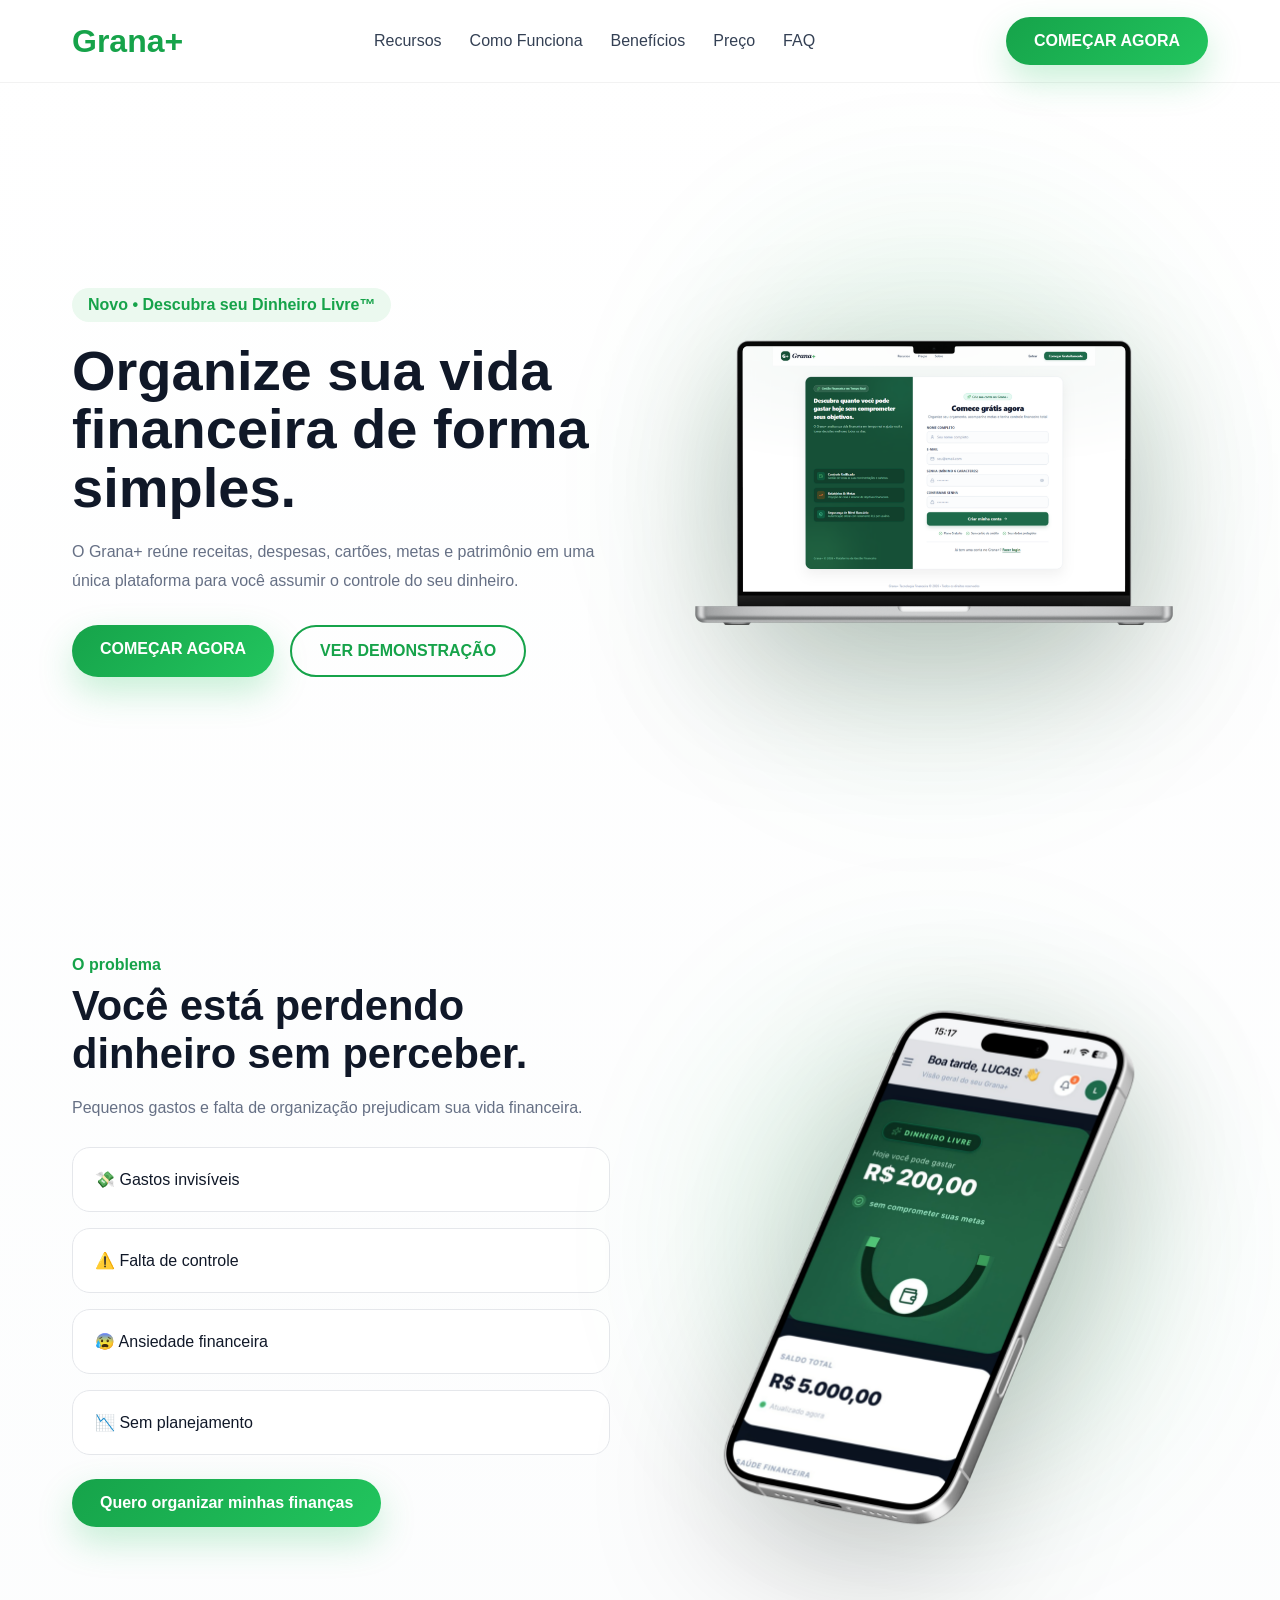
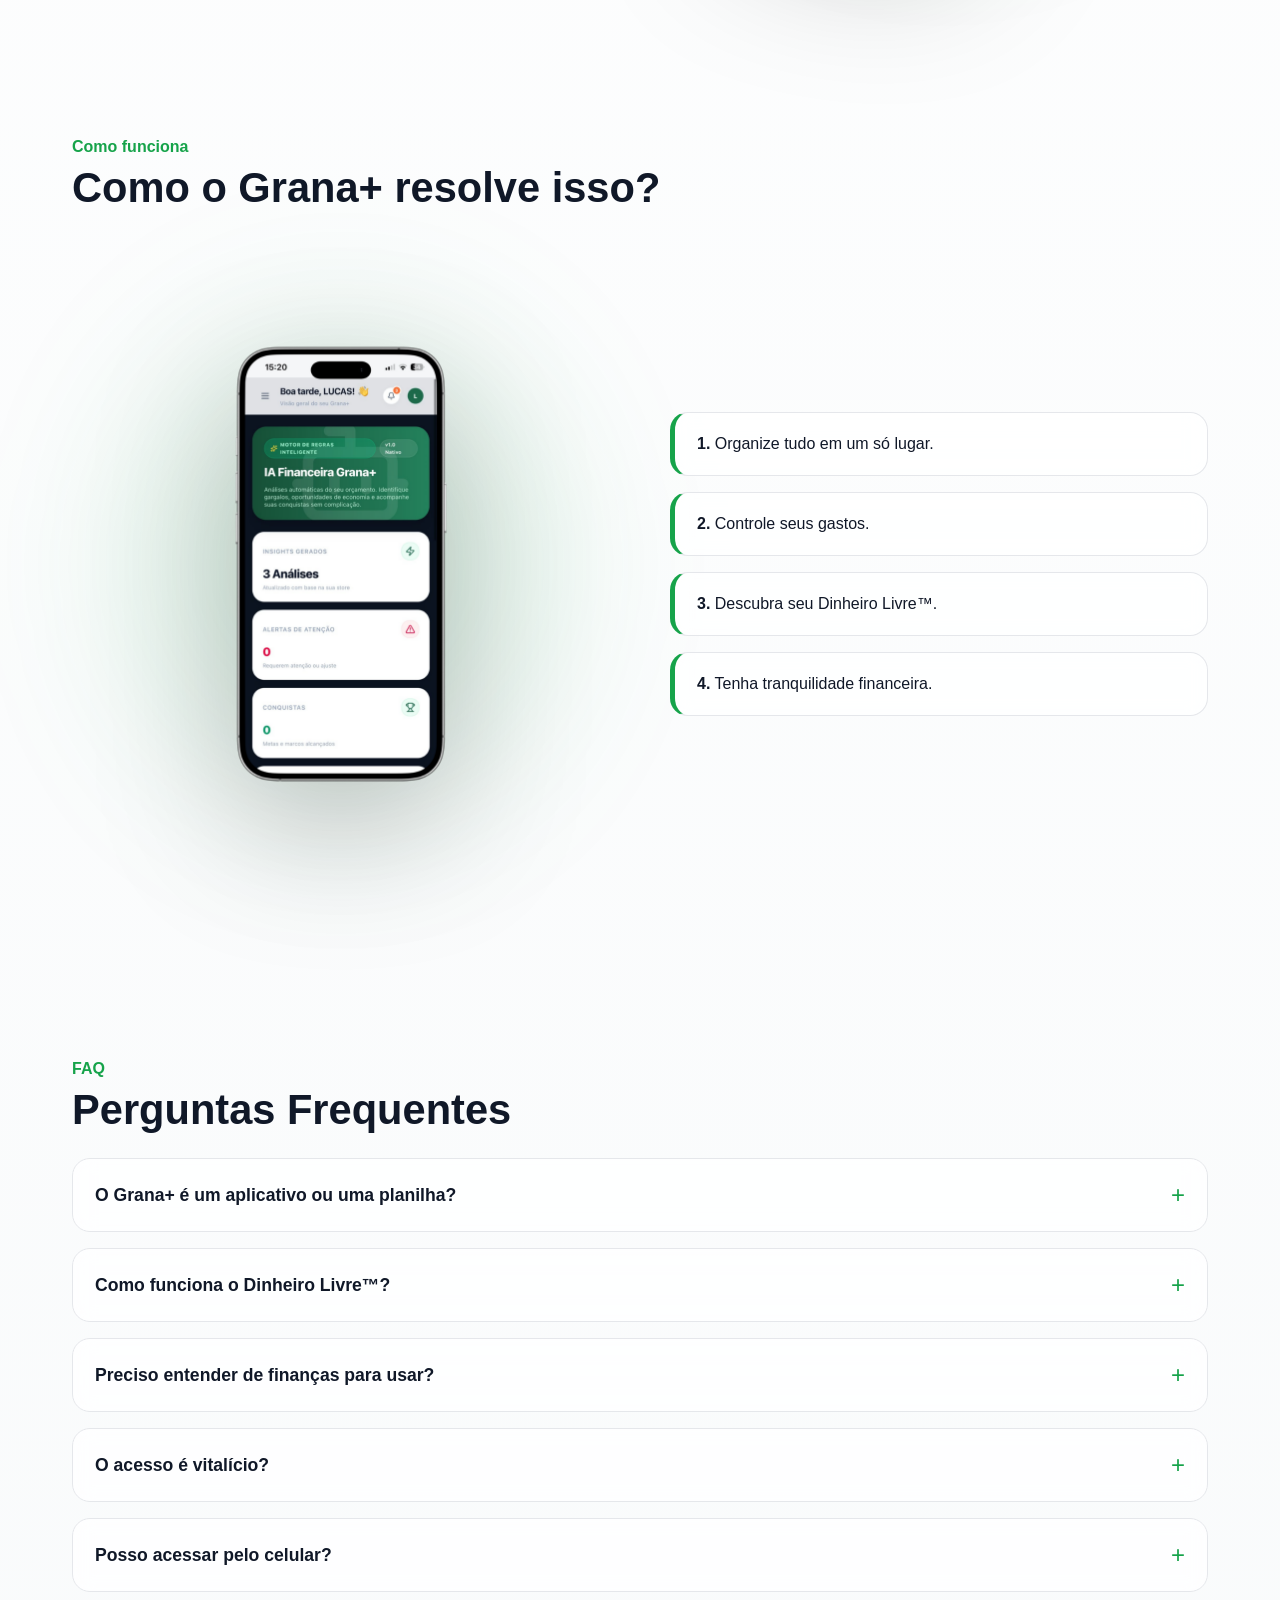
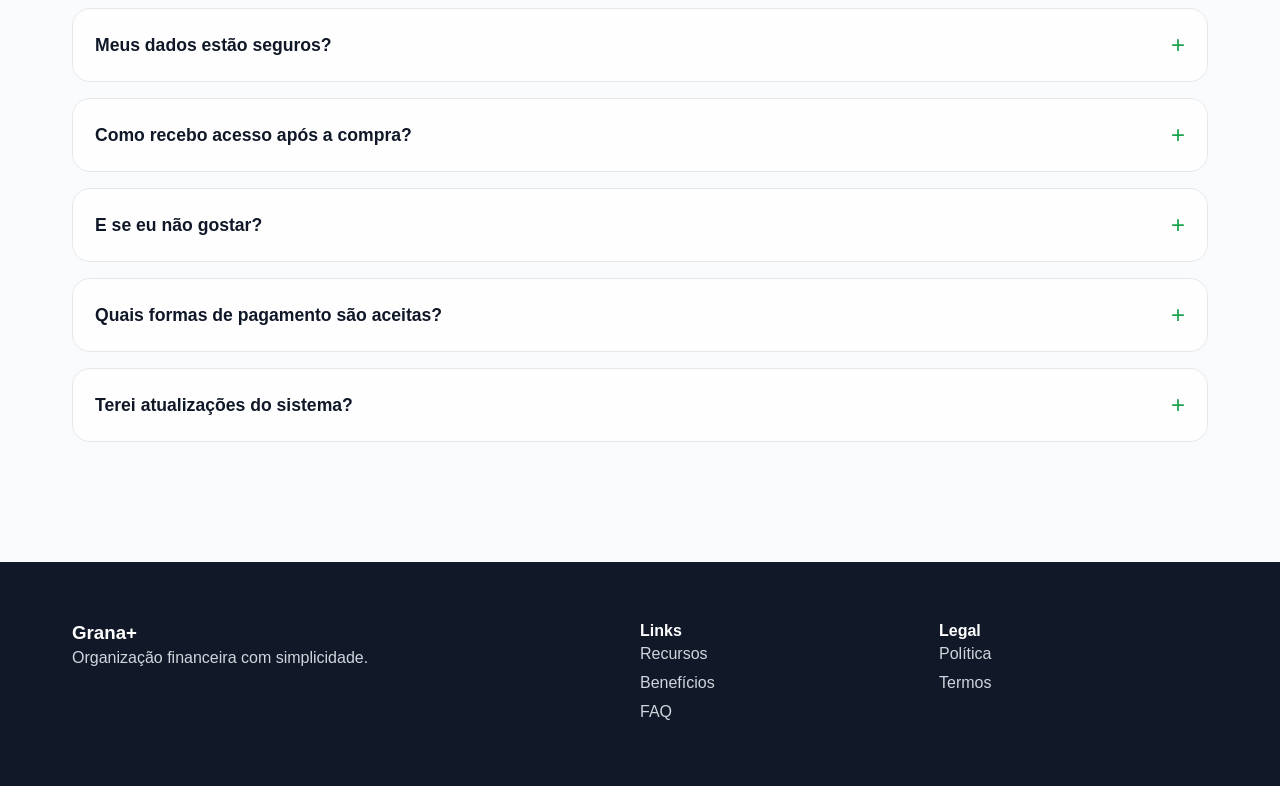
==== commit d751b78b: "Replace mockup image with new financial AI image" ====
--- a/index.html
+++ b/index.html
@@ -205,7 +205,7 @@
 <span class="tag">Como funciona</span>
 <h2>Como o Grana+ resolve isso?</h2>
 <div class="grid">
-<div class="mockup-wrap"><img class="mockup" src="celular.png" alt="Celular"></div>
+<div class="mockup-wrap"><img class="mockup" src="ia financeira.png" alt="Celular"></div>
 <div class="timeline">
 <div class="step"><strong>1.</strong> Organize tudo em um só lugar.</div>
 <div class="step"><strong>2.</strong> Controle seus gastos.</div>
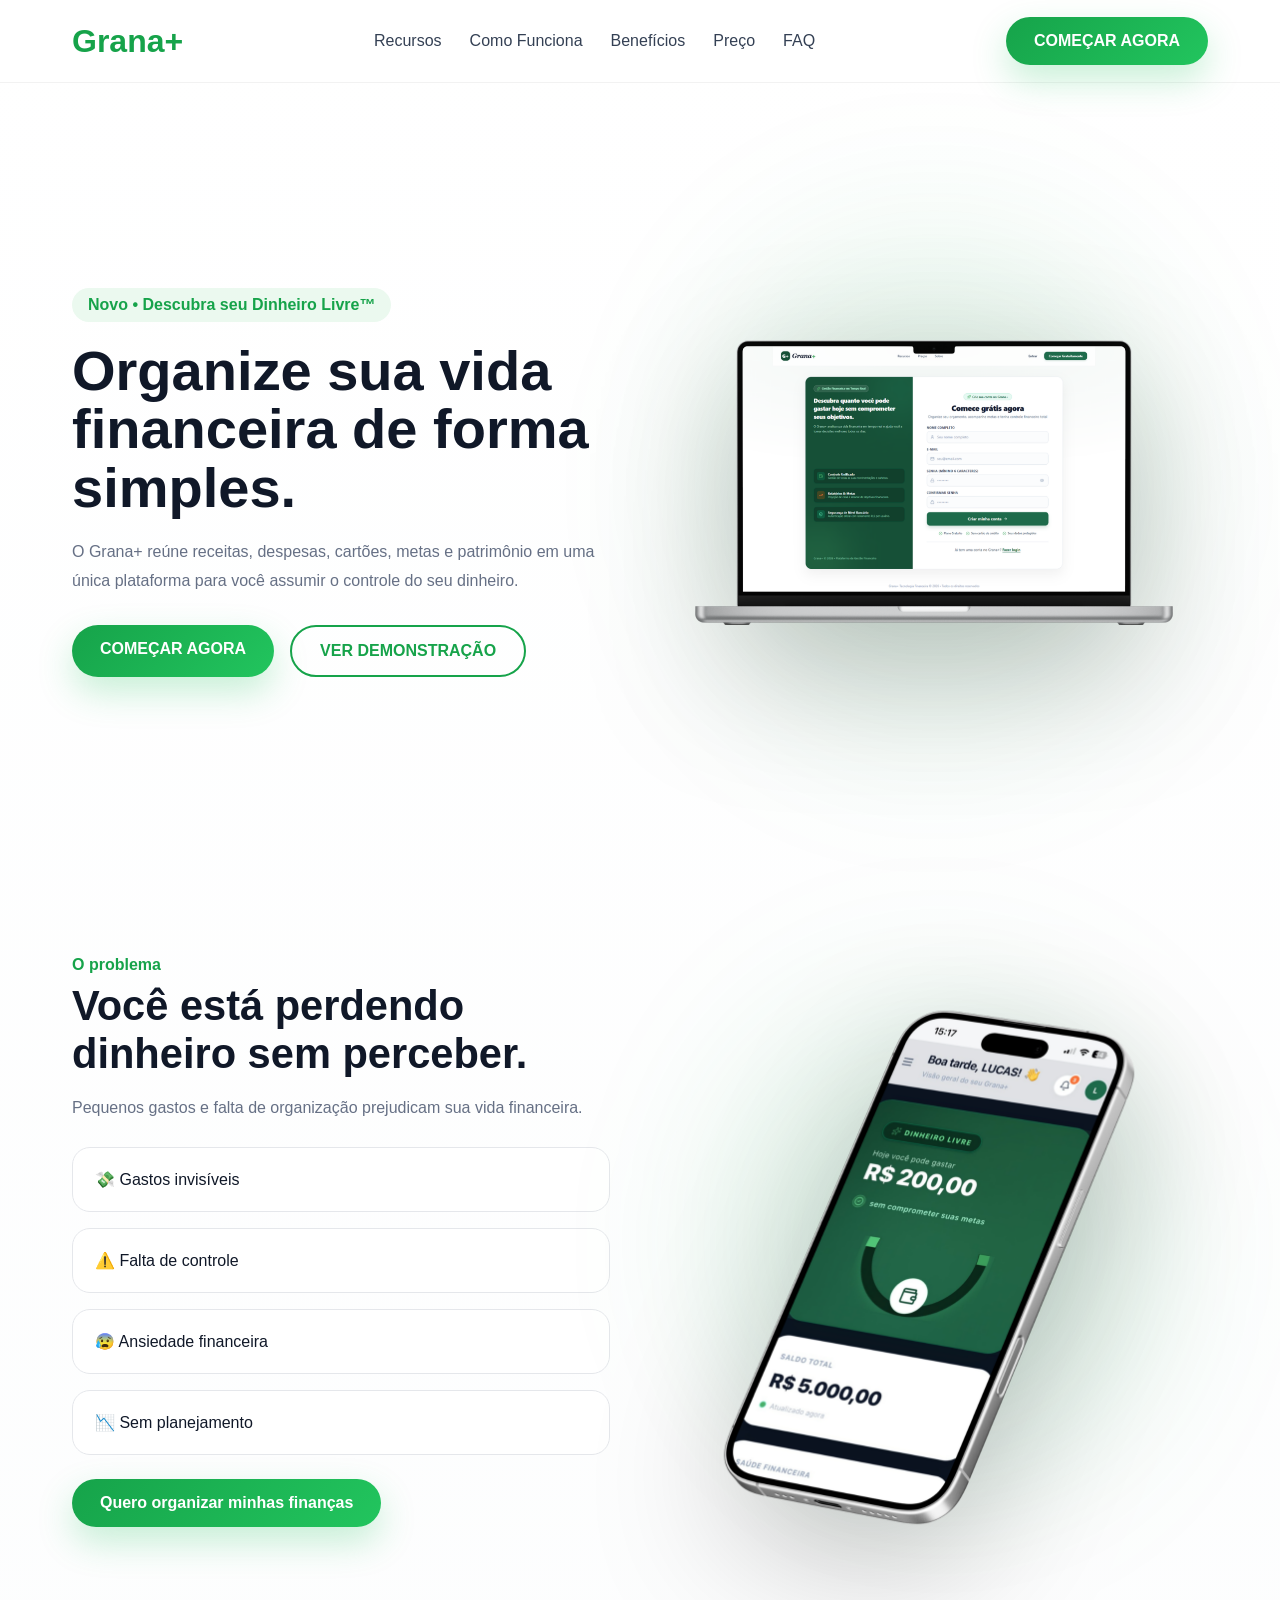
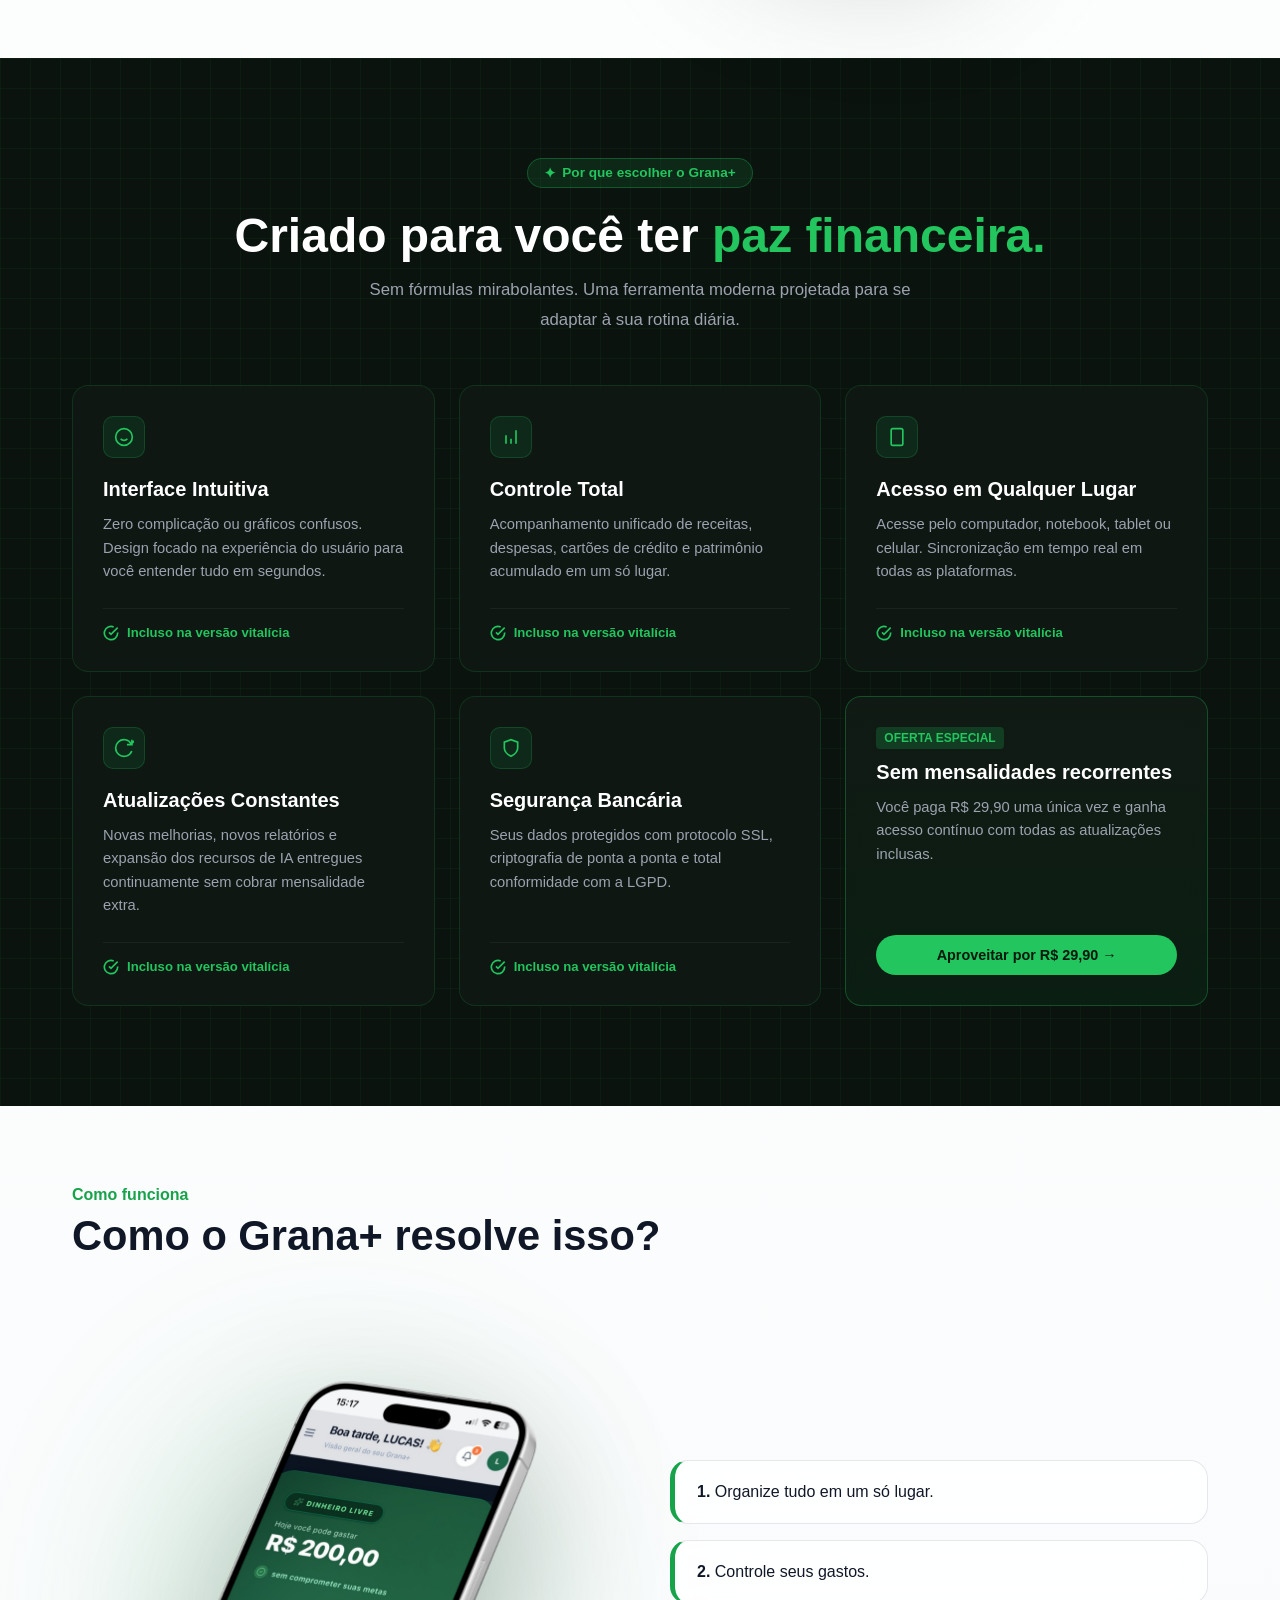
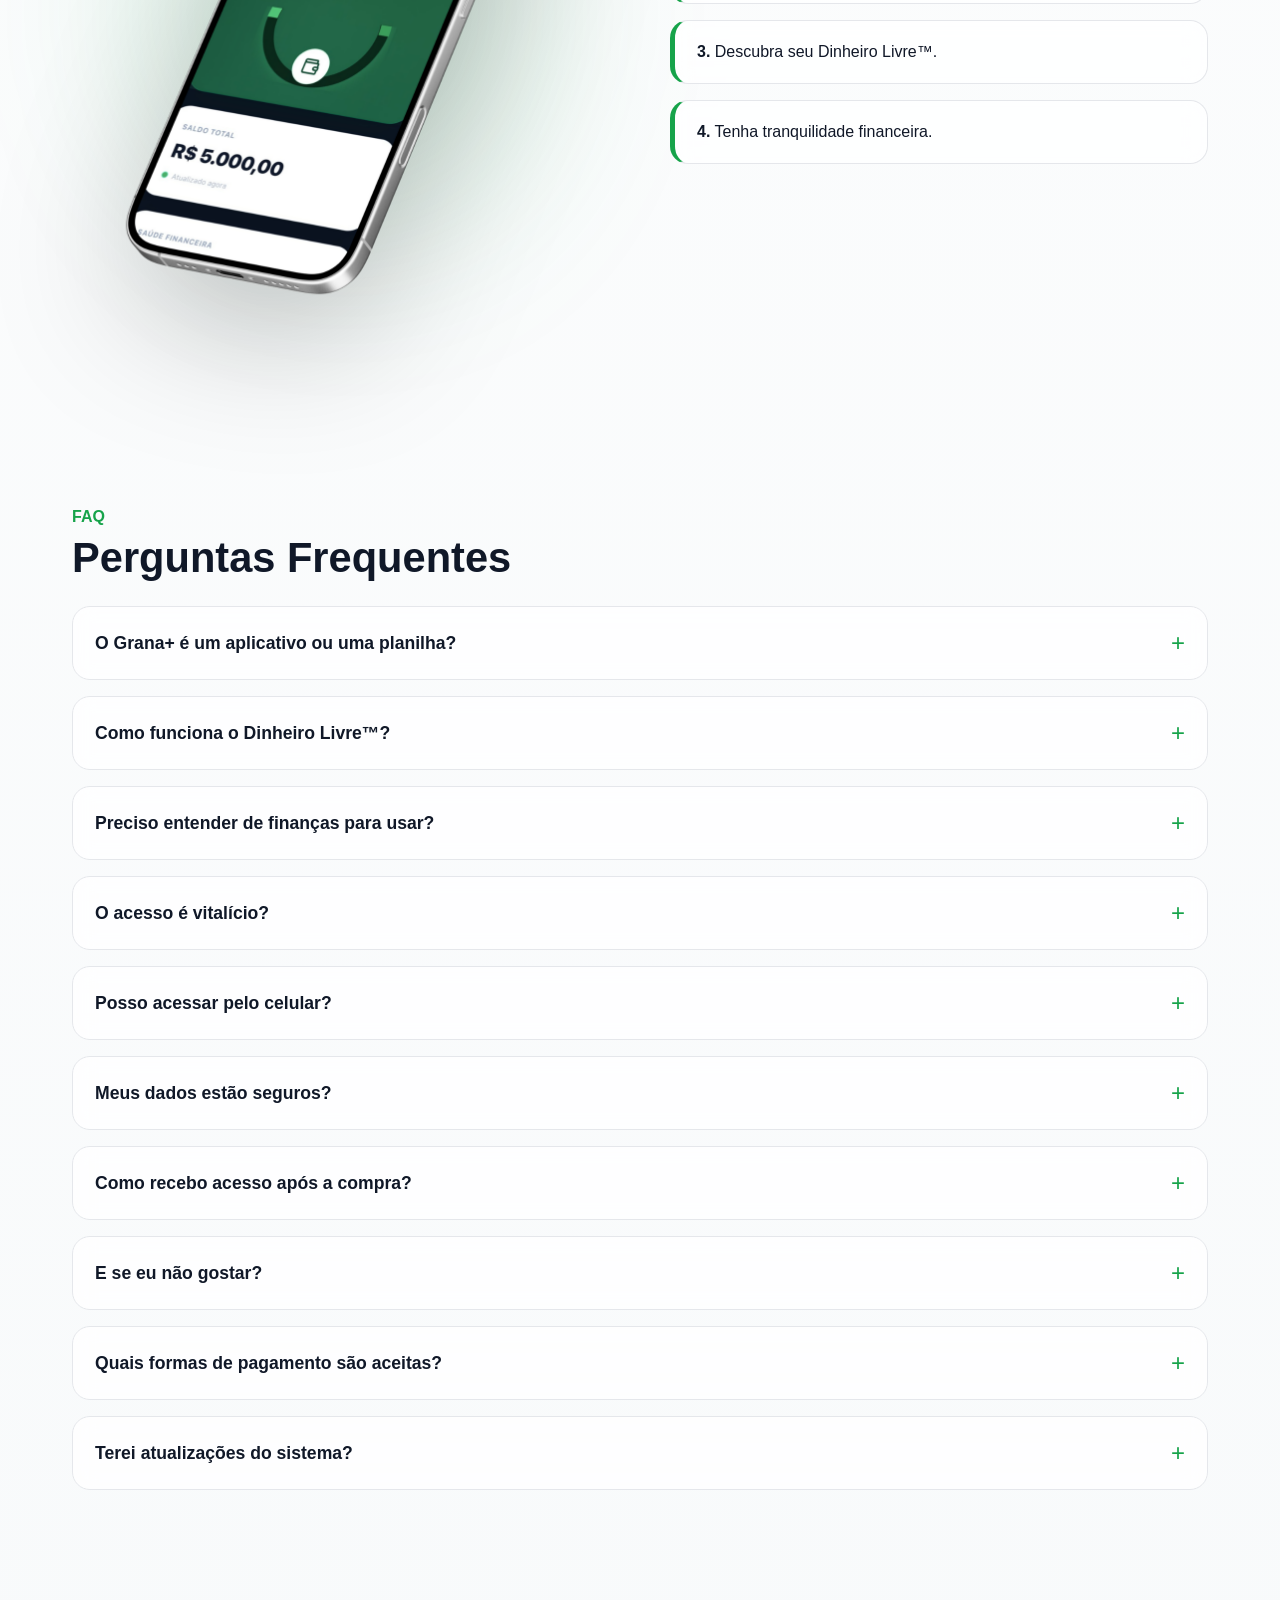
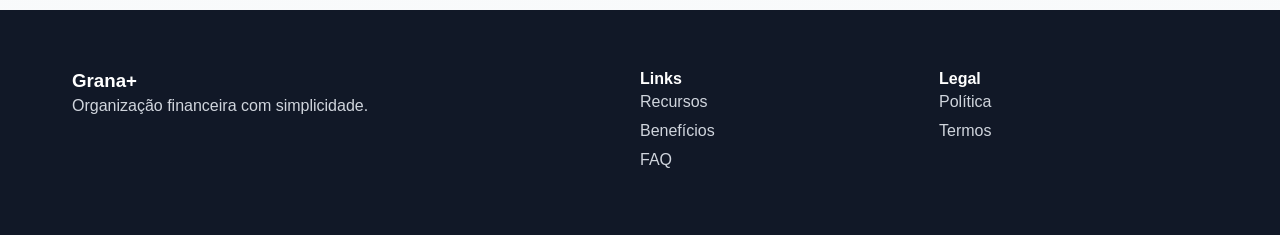
==== commit e7e4d3b5: "Update index.html" ====
--- a/index.html
+++ b/index.html
@@ -76,7 +76,150 @@
 .card:hover,.step:hover{transform:translateY(-4px);box-shadow:0 20px 45px rgba(0,0,0,.08)}
 .step{border-left:5px solid var(--green)}
 
-/* ESTILOS DO FAQ INTERATIVO (ACCORDION) */
+/* ESTILOS DA NOVA SEÇÃO DARK (POR QUE ESCOLHER) */
+.section-dark {
+  background-color: #0b130e;
+  background-image: 
+    linear-gradient(rgba(34, 197, 94, 0.05) 1px, transparent 1px),
+    linear-gradient(90deg, rgba(34, 197, 94, 0.05) 1px, transparent 1px);
+  background-size: 30px 30px;
+  color: #fff;
+  padding: 100px 0;
+  text-align: center;
+}
+
+.badge-dark {
+  display: inline-flex;
+  align-items: center;
+  gap: 6px;
+  background: rgba(34, 197, 94, 0.12);
+  border: 1px solid rgba(34, 197, 94, 0.3);
+  color: #22c55e;
+  padding: 6px 16px;
+  border-radius: 999px;
+  font-size: 0.85rem;
+  font-weight: 600;
+  margin-bottom: 20px;
+}
+
+.section-dark h2 {
+  font-size: 3rem;
+  font-weight: 800;
+  color: #ffffff;
+  margin-bottom: 12px;
+}
+
+.section-dark h2 span {
+  color: #22c55e;
+}
+
+.section-dark .subtitle {
+  color: #9ca3af;
+  max-width: 600px;
+  margin: 0 auto 50px auto;
+  font-size: 1.05rem;
+}
+
+.dark-grid {
+  display: grid;
+  grid-template-columns: repeat(3, 1fr);
+  gap: 24px;
+  text-align: left;
+}
+
+.dark-card {
+  background: rgba(18, 28, 22, 0.6);
+  border: 1px solid rgba(34, 197, 94, 0.15);
+  border-radius: 16px;
+  padding: 30px;
+  backdrop-filter: blur(10px);
+  display: flex;
+  flex-direction: column;
+  justify-content: space-between;
+  transition: .3s;
+}
+
+.dark-card:hover {
+  border-color: rgba(34, 197, 94, 0.4);
+  transform: translateY(-4px);
+}
+
+.dark-card .icon-box {
+  width: 42px;
+  height: 42px;
+  background: rgba(34, 197, 94, 0.1);
+  border: 1px solid rgba(34, 197, 94, 0.2);
+  border-radius: 10px;
+  display: flex;
+  align-items: center;
+  justify-content: center;
+  color: #22c55e;
+  margin-bottom: 20px;
+}
+
+.dark-card h3 {
+  font-size: 1.25rem;
+  color: #fff;
+  margin-bottom: 12px;
+}
+
+.dark-card p {
+  color: #9ca3af;
+  font-size: 0.92rem;
+  line-height: 1.6;
+  margin-bottom: 24px;
+}
+
+.dark-card .card-footer {
+  display: flex;
+  align-items: center;
+  gap: 8px;
+  color: #22c55e;
+  font-size: 0.82rem;
+  font-weight: 600;
+  border-top: 1px solid rgba(255, 255, 255, 0.05);
+  padding-top: 16px;
+}
+
+.dark-card.highlight {
+  border-color: rgba(34, 197, 94, 0.3);
+  background: linear-gradient(180deg, rgba(18, 28, 22, 0.8) 0%, rgba(12, 38, 22, 0.6) 100%);
+}
+
+.tag-offer {
+  background: rgba(34, 197, 94, 0.2);
+  color: #22c55e;
+  font-size: 0.75rem;
+  font-weight: 700;
+  padding: 4px 8px;
+  border-radius: 4px;
+  display: inline-block;
+  margin-bottom: 12px;
+  width: fit-content;
+}
+
+.btn-card-action {
+  background: #22c55e;
+  color: #051a0e;
+  text-decoration: none;
+  font-weight: 700;
+  padding: 12px 20px;
+  border-radius: 999px;
+  display: flex;
+  align-items: center;
+  justify-content: center;
+  gap: 8px;
+  font-size: 0.9rem;
+  transition: .25s;
+  margin-top: 20px;
+}
+
+.btn-card-action:hover {
+  background: #16a34a;
+  color: #fff;
+}
+
+/* FAQ STYLES */
 .faq {
   display: flex;
   flex-direction: column;
@@ -143,9 +286,10 @@
 
 @media(max-width:1000px){
   nav ul{display:none}
-  .hero,.grid,.footer{grid-template-columns:1fr}
+  .hero,.grid,.footer,.dark-grid{grid-template-columns:1fr}
   .hero{padding-top:100px}
   h1{font-size:2.6rem}
+  .section-dark h2{font-size:2.2rem}
 }
 </style>
 </head>
@@ -200,12 +344,112 @@
 </div>
 </section>
 
+<!-- NOVA SEÇÃO: POR QUE ESCOLHER O GRANA+ -->
+<section id="beneficios" class="section-dark">
+<div class="container">
+  <div class="badge-dark">
+    <span>✦</span> Por que escolher o Grana+
+  </div>
+  <h2>Criado para você ter <span>paz financeira.</span></h2>
+  <p class="subtitle">Sem fórmulas mirabolantes. Uma ferramenta moderna projetada para se adaptar à sua rotina diária.</p>
+
+  <div class="dark-grid">
+    <!-- Card 1 -->
+    <div class="dark-card">
+      <div>
+        <div class="icon-box">
+          <svg width="20" height="20" viewBox="0 0 24 24" fill="none" stroke="currentColor" stroke-width="2"><circle cx="12" cy="12" r="10"/><path d="M8 14s1.5 2 4 2 4-2 4-2"/><line x1="9" y1="9" x2="9.01" y2="9"/><line x1="15" y1="9" x2="15.01" y2="9"/></svg>
+        </div>
+        <h3>Interface Intuitiva</h3>
+        <p>Zero complicação ou gráficos confusos. Design focado na experiência do usuário para você entender tudo em segundos.</p>
+      </div>
+      <div class="card-footer">
+        <svg width="16" height="16" viewBox="0 0 24 24" fill="none" stroke="currentColor" stroke-width="2.5"><path d="M22 11.08V12a10 10 0 1 1-5.93-9.14"/><polyline points="22 4 12 14.01 9 11.01"/></svg>
+        Incluso na versão vitalícia
+      </div>
+    </div>
+
+    <!-- Card 2 -->
+    <div class="dark-card">
+      <div>
+        <div class="icon-box">
+          <svg width="20" height="20" viewBox="0 0 24 24" fill="none" stroke="currentColor" stroke-width="2"><path d="M12 20v-6M6 20V10M18 20V4"/></svg>
+        </div>
+        <h3>Controle Total</h3>
+        <p>Acompanhamento unificado de receitas, despesas, cartões de crédito e patrimônio acumulado em um só lugar.</p>
+      </div>
+      <div class="card-footer">
+        <svg width="16" height="16" viewBox="0 0 24 24" fill="none" stroke="currentColor" stroke-width="2.5"><path d="M22 11.08V12a10 10 0 1 1-5.93-9.14"/><polyline points="22 4 12 14.01 9 11.01"/></svg>
+        Incluso na versão vitalícia
+      </div>
+    </div>
+
+    <!-- Card 3 -->
+    <div class="dark-card">
+      <div>
+        <div class="icon-box">
+          <svg width="20" height="20" viewBox="0 0 24 24" fill="none" stroke="currentColor" stroke-width="2"><rect x="5" y="2" width="14" height="20" rx="2" ry="2"/><line x1="12" y1="18" x2="12.01" y2="18"/></svg>
+        </div>
+        <h3>Acesso em Qualquer Lugar</h3>
+        <p>Acesse pelo computador, notebook, tablet ou celular. Sincronização em tempo real em todas as plataformas.</p>
+      </div>
+      <div class="card-footer">
+        <svg width="16" height="16" viewBox="0 0 24 24" fill="none" stroke="currentColor" stroke-width="2.5"><path d="M22 11.08V12a10 10 0 1 1-5.93-9.14"/><polyline points="22 4 12 14.01 9 11.01"/></svg>
+        Incluso na versão vitalícia
+      </div>
+    </div>
+
+    <!-- Card 4 -->
+    <div class="dark-card">
+      <div>
+        <div class="icon-box">
+          <svg width="20" height="20" viewBox="0 0 24 24" fill="none" stroke="currentColor" stroke-width="2"><path d="M21.5 2v6h-6M21.34 15.57a10 10 0 1 1-.57-8.38l5.67-5.67"/></svg>
+        </div>
+        <h3>Atualizações Constantes</h3>
+        <p>Novas melhorias, novos relatórios e expansão dos recursos de IA entregues continuamente sem cobrar mensalidade extra.</p>
+      </div>
+      <div class="card-footer">
+        <svg width="16" height="16" viewBox="0 0 24 24" fill="none" stroke="currentColor" stroke-width="2.5"><path d="M22 11.08V12a10 10 0 1 1-5.93-9.14"/><polyline points="22 4 12 14.01 9 11.01"/></svg>
+        Incluso na versão vitalícia
+      </div>
+    </div>
+
+    <!-- Card 5 -->
+    <div class="dark-card">
+      <div>
+        <div class="icon-box">
+          <svg width="20" height="20" viewBox="0 0 24 24" fill="none" stroke="currentColor" stroke-width="2"><path d="M12 22s8-4 8-10V5l-8-3-8 3v7c0 6 8 10 8 10z"/></svg>
+        </div>
+        <h3>Segurança Bancária</h3>
+        <p>Seus dados protegidos com protocolo SSL, criptografia de ponta a ponta e total conformidade com a LGPD.</p>
+      </div>
+      <div class="card-footer">
+        <svg width="16" height="16" viewBox="0 0 24 24" fill="none" stroke="currentColor" stroke-width="2.5"><path d="M22 11.08V12a10 10 0 1 1-5.93-9.14"/><polyline points="22 4 12 14.01 9 11.01"/></svg>
+        Incluso na versão vitalícia
+      </div>
+    </div>
+
+    <!-- Card 6 (Destaque) -->
+    <div class="dark-card highlight">
+      <div>
+        <span class="tag-offer">OFERTA ESPECIAL</span>
+        <h3>Sem mensalidades recorrentes</h3>
+        <p>Você paga R$ 29,90 uma única vez e ganha acesso contínuo com todas as atualizações inclusas.</p>
+      </div>
+      <a href="#preco" class="btn-card-action">
+        Aproveitar por R$ 29,90 →
+      </a>
+    </div>
+  </div>
+</div>
+</section>
+
 <section id="como">
 <div class="container">
 <span class="tag">Como funciona</span>
 <h2>Como o Grana+ resolve isso?</h2>
 <div class="grid">
-<div class="mockup-wrap"><img class="mockup" src="ia financeira.png" alt="Celular"></div>
+<div class="mockup-wrap"><img class="mockup" src="celular.png" alt="Celular"></div>
 <div class="timeline">
 <div class="step"><strong>1.</strong> Organize tudo em um só lugar.</div>
 <div class="step"><strong>2.</strong> Controle seus gastos.</div>
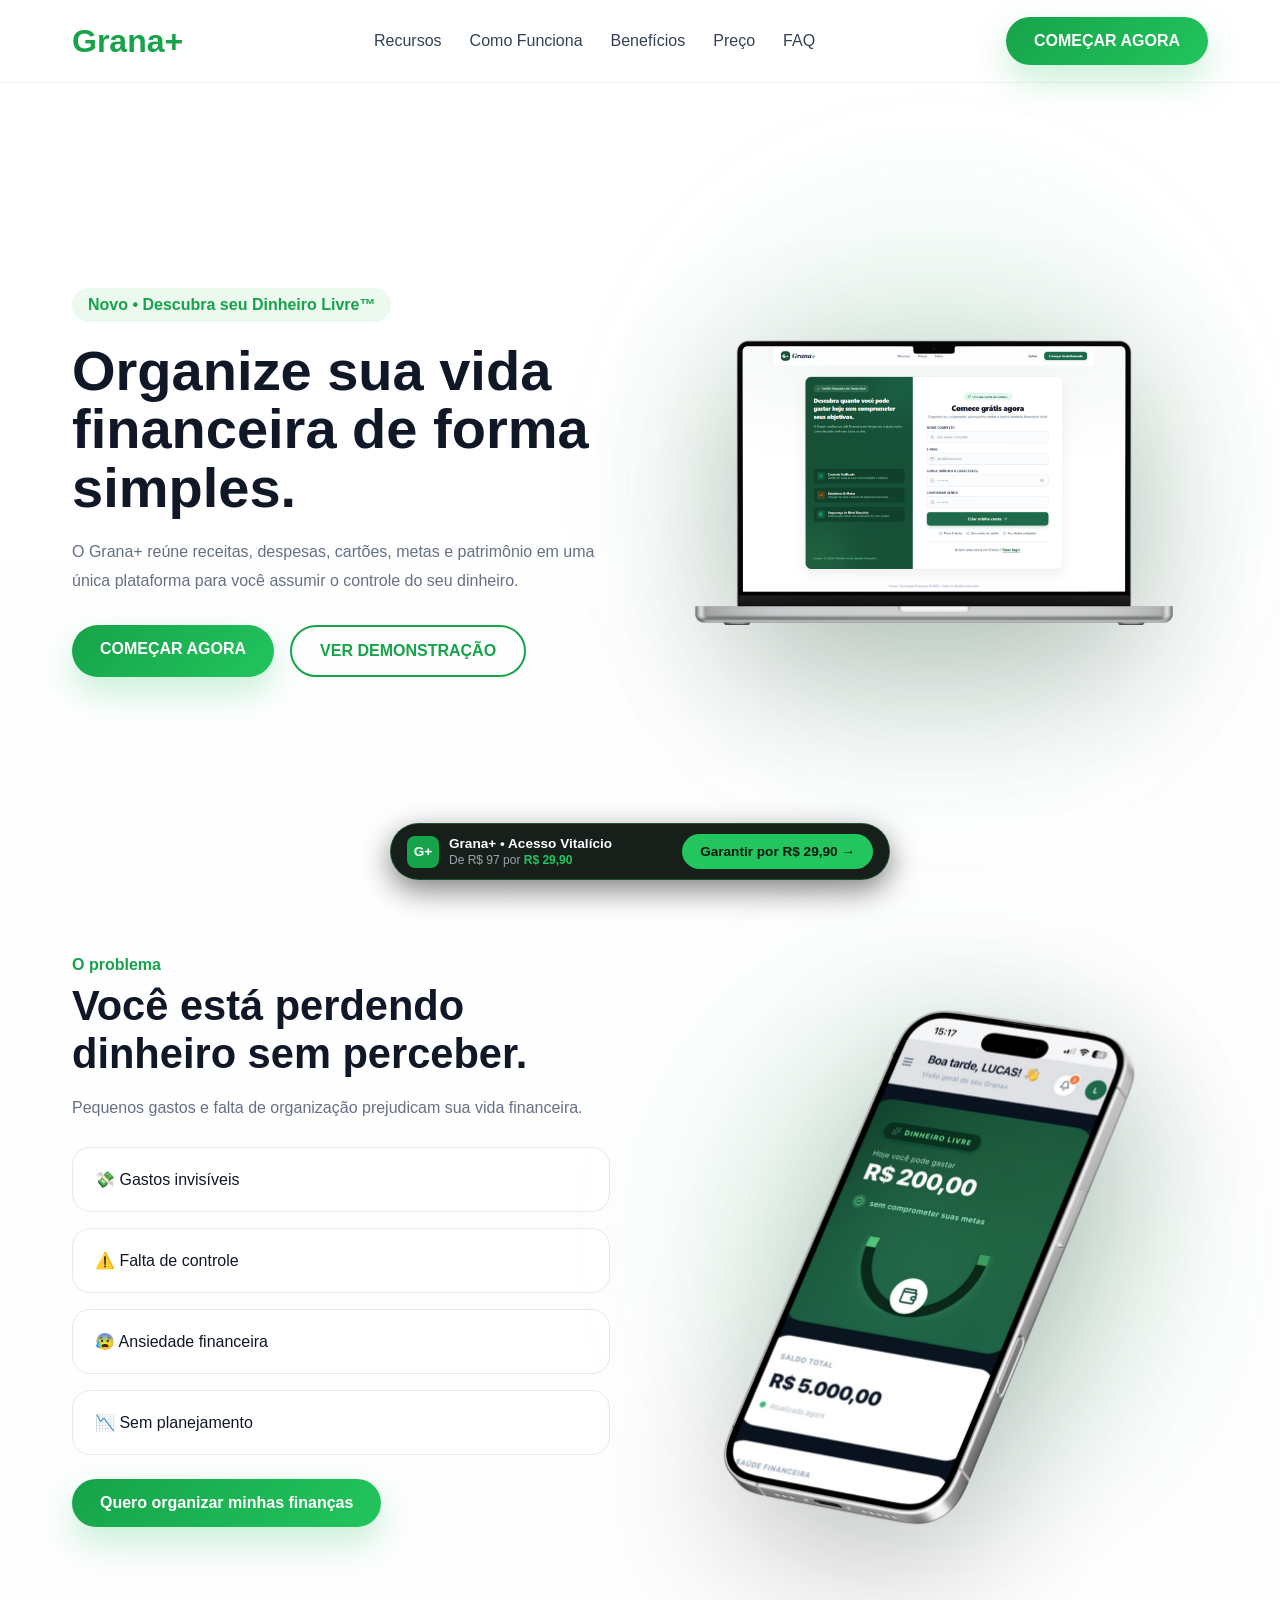
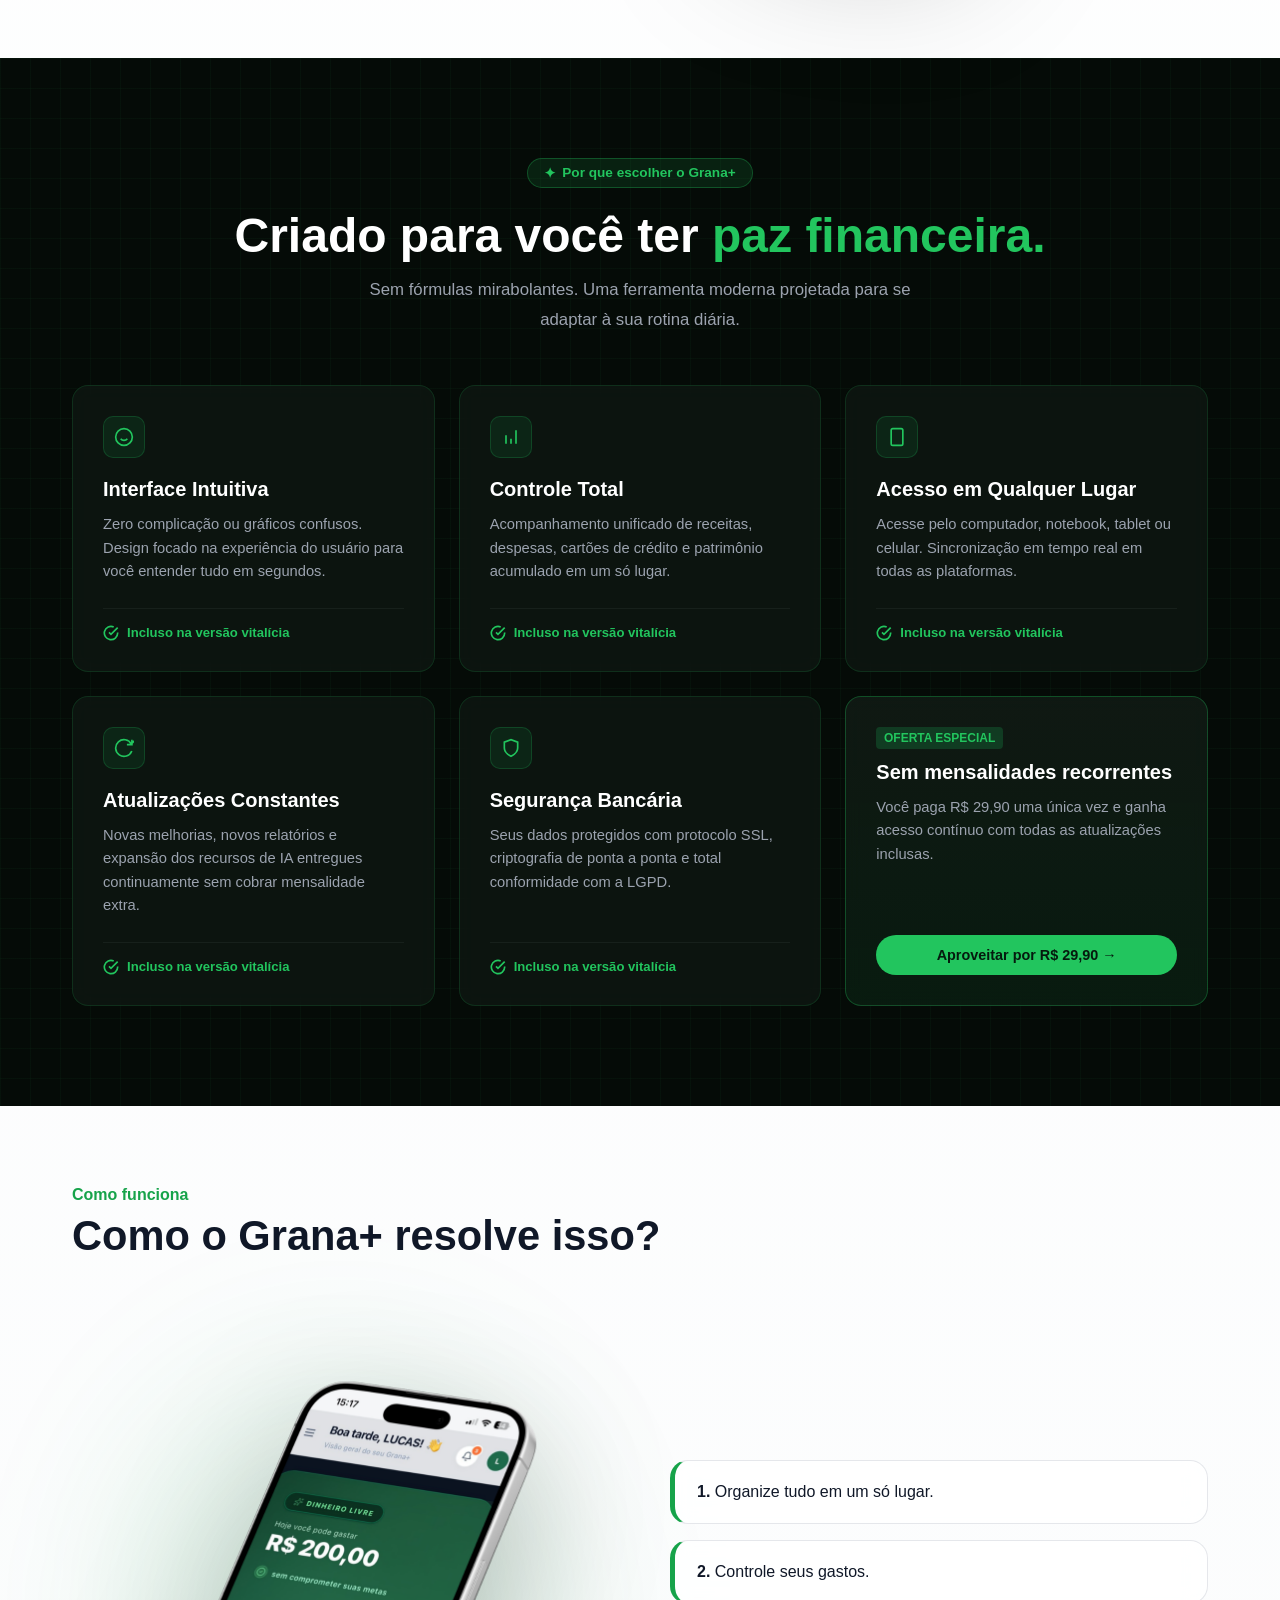
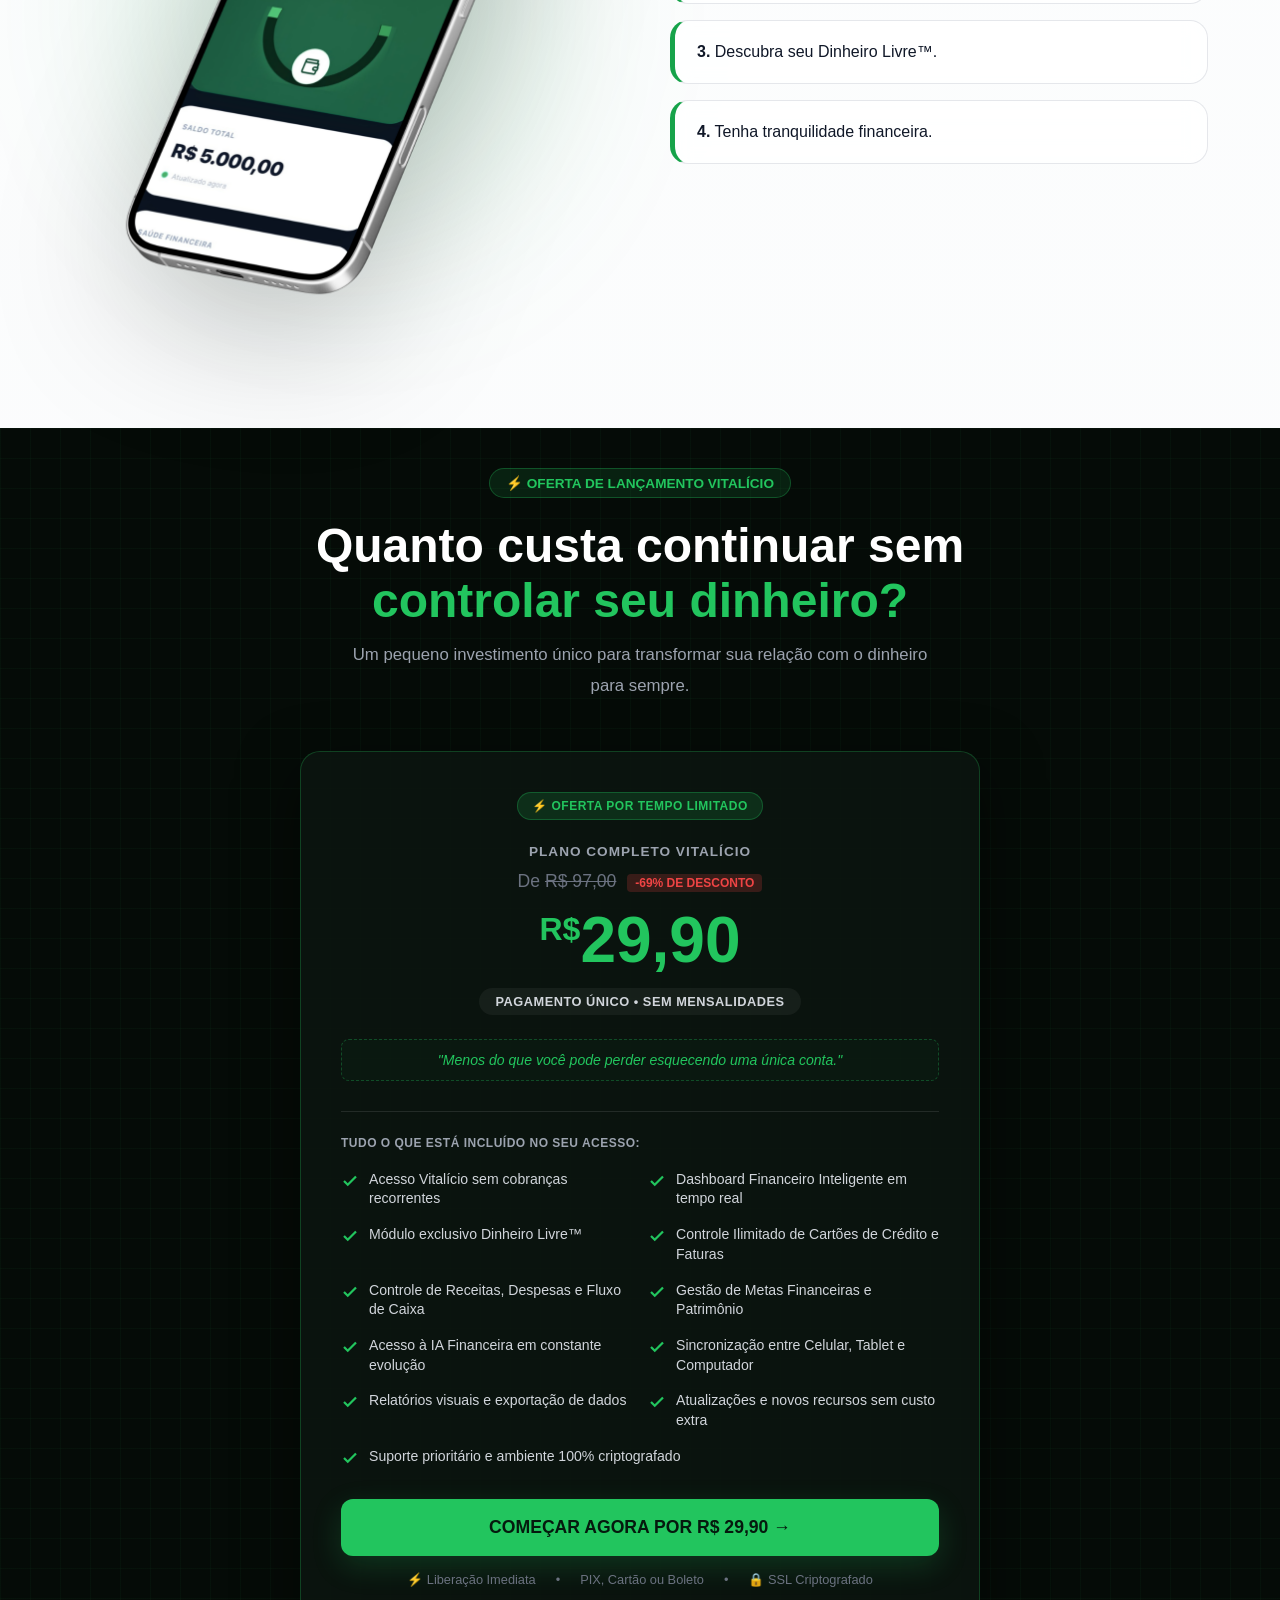
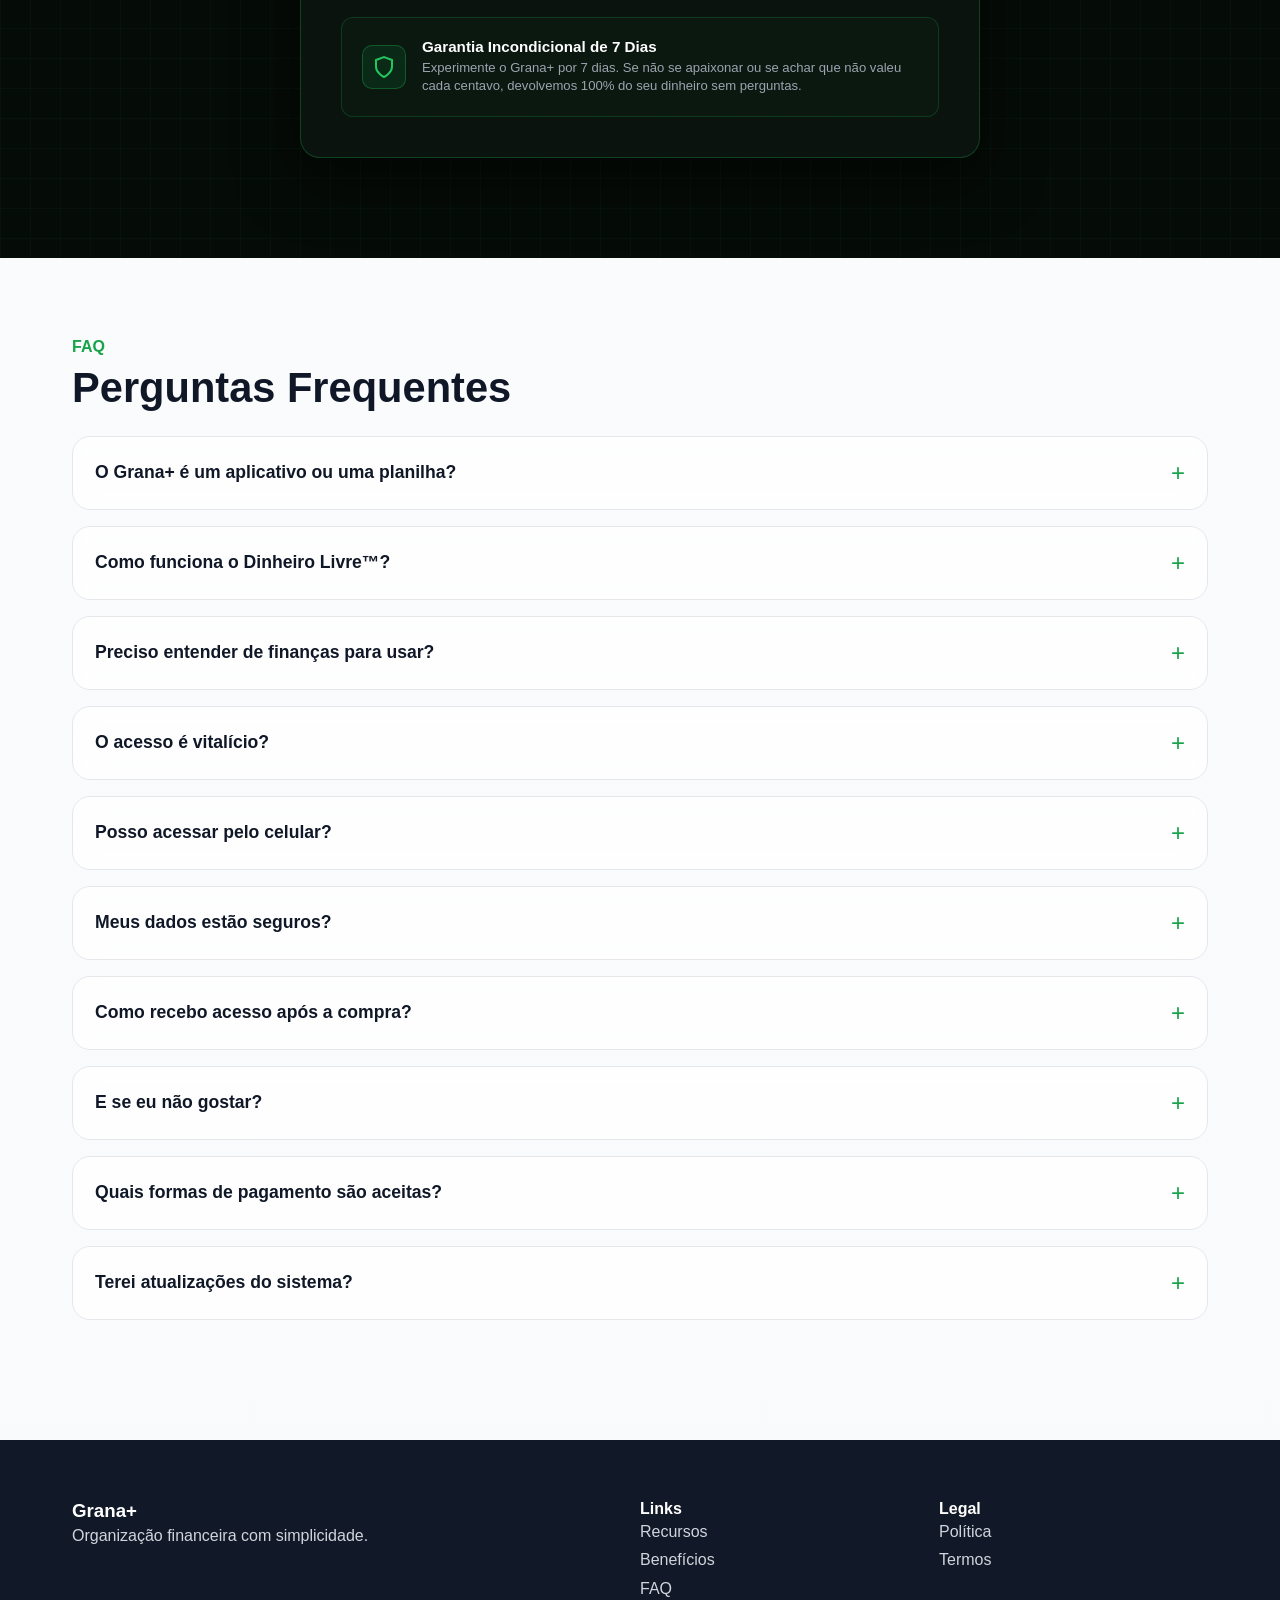
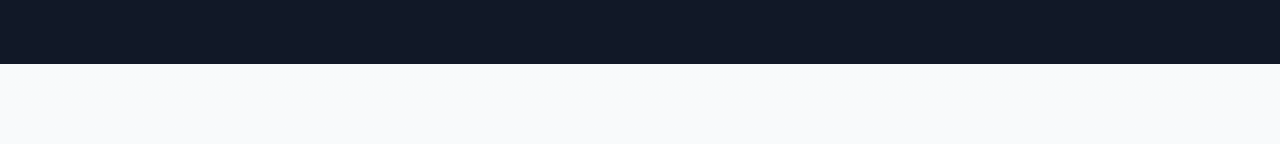
==== commit cf5ace6f: "Update index.html" ====
--- a/index.html
+++ b/index.html
@@ -11,7 +11,7 @@
 }
 *{margin:0;padding:0;box-sizing:border-box}
 html{scroll-behavior:smooth}
-body{font-family:Inter,Arial,sans-serif;background:linear-gradient(180deg,#fff,#f8fafb);color:var(--dark)}
+body{font-family:Inter,Arial,sans-serif;background:linear-gradient(180deg,#fff,#f8fafb);color:var(--dark);padding-bottom:80px;}
 .container{max-width:1180px;margin:auto;padding:0 22px}
 header{position:fixed;top:0;left:0;width:100%;z-index:999;transition:.3s;background:rgba(255,255,255,.75);backdrop-filter:blur(12px);border-bottom:1px solid rgba(0,0,0,.05)}
 nav{display:flex;justify-content:space-between;align-items:center;height:82px}
@@ -76,12 +76,12 @@
 .card:hover,.step:hover{transform:translateY(-4px);box-shadow:0 20px 45px rgba(0,0,0,.08)}
 .step{border-left:5px solid var(--green)}
 
-/* ESTILOS DA NOVA SEÇÃO DARK (POR QUE ESCOLHER) */
+/* ESTILOS SEÇÃO DARK */
 .section-dark {
-  background-color: #0b130e;
+  background-color: #050b07;
   background-image: 
-    linear-gradient(rgba(34, 197, 94, 0.05) 1px, transparent 1px),
-    linear-gradient(90deg, rgba(34, 197, 94, 0.05) 1px, transparent 1px);
+    linear-gradient(rgba(34, 197, 94, 0.04) 1px, transparent 1px),
+    linear-gradient(90deg, rgba(34, 197, 94, 0.04) 1px, transparent 1px);
   background-size: 30px 30px;
   color: #fff;
   padding: 100px 0;
@@ -219,6 +219,274 @@
   color: #fff;
 }
 
+/* ESTILOS DA SEÇÃO DE PREÇO (OFERTA) */
+.pricing-card {
+  max-width: 680px;
+  margin: 0 auto;
+  background: rgba(12, 22, 16, 0.85);
+  border: 1px solid rgba(34, 197, 94, 0.25);
+  border-radius: 20px;
+  padding: 40px;
+  text-align: center;
+  box-shadow: 0 20px 60px rgba(0, 0, 0, 0.5);
+}
+
+.pricing-badge {
+  display: inline-flex;
+  align-items: center;
+  gap: 6px;
+  background: rgba(34, 197, 94, 0.15);
+  border: 1px solid rgba(34, 197, 94, 0.3);
+  color: #22c55e;
+  font-size: 0.75rem;
+  font-weight: 800;
+  padding: 6px 14px;
+  border-radius: 999px;
+  text-transform: uppercase;
+  letter-spacing: 0.5px;
+  margin-bottom: 24px;
+}
+
+.plan-title {
+  color: #9ca3af;
+  font-size: 0.85rem;
+  font-weight: 700;
+  letter-spacing: 1px;
+  margin-bottom: 12px;
+}
+
+.price-old {
+  color: #6b7280;
+  font-size: 1.1rem;
+}
+
+.price-old del {
+  text-decoration: line-through;
+}
+
+.discount-tag {
+  background: rgba(239, 68, 68, 0.2);
+  color: #ef4444;
+  font-size: 0.75rem;
+  font-weight: 700;
+  padding: 2px 8px;
+  border-radius: 4px;
+  margin-left: 6px;
+}
+
+.price-main {
+  font-size: 4rem;
+  font-weight: 900;
+  color: #22c55e;
+  line-height: 1;
+  margin: 16px 0;
+}
+
+.price-main span {
+  font-size: 2rem;
+  vertical-align: super;
+}
+
+.payment-sub {
+  display: inline-block;
+  background: rgba(255, 255, 255, 0.05);
+  color: #d1d5db;
+  font-size: 0.8rem;
+  font-weight: 700;
+  padding: 6px 16px;
+  border-radius: 999px;
+  letter-spacing: 0.5px;
+  margin-bottom: 24px;
+}
+
+.quote-box {
+  border: 1px dashed rgba(34, 197, 94, 0.3);
+  background: rgba(34, 197, 94, 0.03);
+  padding: 12px 20px;
+  border-radius: 8px;
+  color: #22c55e;
+  font-size: 0.88rem;
+  font-style: italic;
+  margin-bottom: 30px;
+}
+
+.features-title {
+  text-align: left;
+  color: #9ca3af;
+  font-size: 0.75rem;
+  font-weight: 800;
+  letter-spacing: 0.5px;
+  margin-bottom: 20px;
+  border-top: 1px solid rgba(255, 255, 255, 0.1);
+  padding-top: 24px;
+}
+
+.features-grid {
+  display: grid;
+  grid-template-columns: 1fr 1fr;
+  gap: 16px;
+  text-align: left;
+  margin-bottom: 32px;
+}
+
+.feature-item {
+  display: flex;
+  align-items: flex-start;
+  gap: 10px;
+  color: #d1d5db;
+  font-size: 0.88rem;
+  line-height: 1.4;
+}
+
+.feature-item svg {
+  color: #22c55e;
+  flex-shrink: 0;
+  margin-top: 2px;
+}
+
+.btn-cta-large {
+  width: 100%;
+  background: #22c55e;
+  color: #051a0e;
+  text-decoration: none;
+  font-weight: 800;
+  font-size: 1.1rem;
+  padding: 18px 24px;
+  border-radius: 12px;
+  display: flex;
+  align-items: center;
+  justify-content: center;
+  gap: 10px;
+  transition: .3s;
+  box-shadow: 0 10px 30px rgba(34, 197, 94, 0.2);
+}
+
+.btn-cta-large:hover {
+  background: #16a34a;
+  color: #fff;
+  transform: translateY(-2px);
+}
+
+.trust-signals {
+  display: flex;
+  justify-content: center;
+  gap: 20px;
+  color: #6b7280;
+  font-size: 0.8rem;
+  margin-top: 16px;
+}
+
+.guarantee-box {
+  margin-top: 30px;
+  border: 1px solid rgba(34, 197, 94, 0.2);
+  background: rgba(34, 197, 94, 0.03);
+  border-radius: 12px;
+  padding: 20px;
+  display: flex;
+  align-items: center;
+  gap: 16px;
+  text-align: left;
+}
+
+.guarantee-icon {
+  width: 44px;
+  height: 44px;
+  border-radius: 10px;
+  background: rgba(34, 197, 94, 0.1);
+  border: 1px solid rgba(34, 197, 94, 0.3);
+  display: flex;
+  align-items: center;
+  justify-content: center;
+  color: #22c55e;
+  flex-shrink: 0;
+}
+
+.guarantee-text h4 {
+  color: #fff;
+  font-size: 0.95rem;
+  margin-bottom: 4px;
+}
+
+.guarantee-text p {
+  color: #9ca3af;
+  font-size: 0.82rem;
+  line-height: 1.4;
+  margin: 0;
+}
+
+/* BARRA FIXA BOTTOM (STICKY BAR) */
+.sticky-bar {
+  position: fixed;
+  bottom: 20px;
+  left: 50%;
+  transform: translateX(-50%);
+  z-index: 1000;
+  background: rgba(10, 20, 14, 0.95);
+  border: 1px solid rgba(34, 197, 94, 0.3);
+  backdrop-filter: blur(12px);
+  padding: 10px 16px;
+  border-radius: 999px;
+  display: flex;
+  align-items: center;
+  gap: 20px;
+  box-shadow: 0 10px 30px rgba(0, 0, 0, 0.5);
+  width: calc(100% - 40px);
+  max-width: 500px;
+}
+
+.sticky-info {
+  display: flex;
+  align-items: center;
+  gap: 10px;
+}
+
+.sticky-icon {
+  width: 32px;
+  height: 32px;
+  background: #16a34a;
+  border-radius: 8px;
+  display: flex;
+  align-items: center;
+  justify-content: center;
+  color: #fff;
+  font-weight: 800;
+  font-size: 0.85rem;
+}
+
+.sticky-title {
+  color: #fff;
+  font-size: 0.85rem;
+  font-weight: 700;
+  line-height: 1.2;
+}
+
+.sticky-price {
+  color: #9ca3af;
+  font-size: 0.75rem;
+}
+
+.sticky-price strong {
+  color: #22c55e;
+}
+
+.sticky-btn {
+  background: #22c55e;
+  color: #051a0e;
+  text-decoration: none;
+  font-weight: 800;
+  font-size: 0.85rem;
+  padding: 10px 18px;
+  border-radius: 999px;
+  margin-left: auto;
+  white-space: nowrap;
+  transition: .25s;
+}
+
+.sticky-btn:hover {
+  background: #16a34a;
+  color: #fff;
+}
+
 /* FAQ STYLES */
 .faq {
   display: flex;
@@ -286,10 +554,11 @@
 
 @media(max-width:1000px){
   nav ul{display:none}
-  .hero,.grid,.footer,.dark-grid{grid-template-columns:1fr}
+  .hero,.grid,.footer,.dark-grid,.features-grid{grid-template-columns:1fr}
   .hero{padding-top:100px}
   h1{font-size:2.6rem}
   .section-dark h2{font-size:2.2rem}
+  .pricing-card{padding:24px 18px;}
 }
 </style>
 </head>
@@ -344,7 +613,7 @@
 </div>
 </section>
 
-<!-- NOVA SEÇÃO: POR QUE ESCOLHER O GRANA+ -->
+<!-- SEÇÃO POR QUE ESCOLHER -->
 <section id="beneficios" class="section-dark">
 <div class="container">
   <div class="badge-dark">
@@ -354,7 +623,6 @@
   <p class="subtitle">Sem fórmulas mirabolantes. Uma ferramenta moderna projetada para se adaptar à sua rotina diária.</p>
 
   <div class="dark-grid">
-    <!-- Card 1 -->
     <div class="dark-card">
       <div>
         <div class="icon-box">
@@ -369,7 +637,6 @@
       </div>
     </div>
 
-    <!-- Card 2 -->
     <div class="dark-card">
       <div>
         <div class="icon-box">
@@ -384,7 +651,6 @@
       </div>
     </div>
 
-    <!-- Card 3 -->
     <div class="dark-card">
       <div>
         <div class="icon-box">
@@ -399,7 +665,6 @@
       </div>
     </div>
 
-    <!-- Card 4 -->
     <div class="dark-card">
       <div>
         <div class="icon-box">
@@ -414,7 +679,6 @@
       </div>
     </div>
 
-    <!-- Card 5 -->
     <div class="dark-card">
       <div>
         <div class="icon-box">
@@ -429,7 +693,6 @@
       </div>
     </div>
 
-    <!-- Card 6 (Destaque) -->
     <div class="dark-card highlight">
       <div>
         <span class="tag-offer">OFERTA ESPECIAL</span>
@@ -444,6 +707,7 @@
 </div>
 </section>
 
+<!-- SEÇÃO COMO FUNCIONA -->
 <section id="como">
 <div class="container">
 <span class="tag">Como funciona</span>
@@ -460,6 +724,109 @@
 </div>
 </section>
 
+<!-- SEÇÃO DE PREÇO / OFERTA (ANTES DO FAQ) -->
+<section id="preco" class="section-dark" style="padding-top: 40px;">
+<div class="container">
+  <div class="badge-dark">
+    ⚡ OFERTA DE LANÇAMENTO VITALÍCIO
+  </div>
+  <h2>Quanto custa continuar sem<br><span>controlar seu dinheiro?</span></h2>
+  <p class="subtitle">Um pequeno investimento único para transformar sua relação com o dinheiro para sempre.</p>
+
+  <div class="pricing-card">
+    <div class="pricing-badge">⚡ OFERTA POR TEMPO LIMITADO</div>
+    <div class="plan-title">PLANO COMPLETO VITALÍCIO</div>
+    
+    <div class="price-old">
+      De <del>R$ 97,00</del> <span class="discount-tag">-69% DE DESCONTO</span>
+    </div>
+
+    <div class="price-main">
+      <span>R$</span>29,90
+    </div>
+
+    <div class="payment-sub">
+      PAGAMENTO ÚNICO • SEM MENSALIDADES
+    </div>
+
+    <div class="quote-box">
+      "Menos do que você pode perder esquecendo uma única conta."
+    </div>
+
+    <div class="features-title">TUDO O QUE ESTÁ INCLUÍDO NO SEU ACESSO:</div>
+
+    <div class="features-grid">
+      <div class="feature-item">
+        <svg width="18" height="18" viewBox="0 0 24 24" fill="none" stroke="currentColor" stroke-width="3"><polyline points="20 6 9 17 4 12"/></svg>
+        Acesso Vitalício sem cobranças recorrentes
+      </div>
+      <div class="feature-item">
+        <svg width="18" height="18" viewBox="0 0 24 24" fill="none" stroke="currentColor" stroke-width="3"><polyline points="20 6 9 17 4 12"/></svg>
+        Dashboard Financeiro Inteligente em tempo real
+      </div>
+      <div class="feature-item">
+        <svg width="18" height="18" viewBox="0 0 24 24" fill="none" stroke="currentColor" stroke-width="3"><polyline points="20 6 9 17 4 12"/></svg>
+        Módulo exclusivo Dinheiro Livre™
+      </div>
+      <div class="feature-item">
+        <svg width="18" height="18" viewBox="0 0 24 24" fill="none" stroke="currentColor" stroke-width="3"><polyline points="20 6 9 17 4 12"/></svg>
+        Controle Ilimitado de Cartões de Crédito e Faturas
+      </div>
+      <div class="feature-item">
+        <svg width="18" height="18" viewBox="0 0 24 24" fill="none" stroke="currentColor" stroke-width="3"><polyline points="20 6 9 17 4 12"/></svg>
+        Controle de Receitas, Despesas e Fluxo de Caixa
+      </div>
+      <div class="feature-item">
+        <svg width="18" height="18" viewBox="0 0 24 24" fill="none" stroke="currentColor" stroke-width="3"><polyline points="20 6 9 17 4 12"/></svg>
+        Gestão de Metas Financeiras e Patrimônio
+      </div>
+      <div class="feature-item">
+        <svg width="18" height="18" viewBox="0 0 24 24" fill="none" stroke="currentColor" stroke-width="3"><polyline points="20 6 9 17 4 12"/></svg>
+        Acesso à IA Financeira em constante evolução
+      </div>
+      <div class="feature-item">
+        <svg width="18" height="18" viewBox="0 0 24 24" fill="none" stroke="currentColor" stroke-width="3"><polyline points="20 6 9 17 4 12"/></svg>
+        Sincronização entre Celular, Tablet e Computador
+      </div>
+      <div class="feature-item">
+        <svg width="18" height="18" viewBox="0 0 24 24" fill="none" stroke="currentColor" stroke-width="3"><polyline points="20 6 9 17 4 12"/></svg>
+        Relatórios visuais e exportação de dados
+      </div>
+      <div class="feature-item">
+        <svg width="18" height="18" viewBox="0 0 24 24" fill="none" stroke="currentColor" stroke-width="3"><polyline points="20 6 9 17 4 12"/></svg>
+        Atualizações e novos recursos sem custo extra
+      </div>
+      <div class="feature-item" style="grid-column: 1 / -1;">
+        <svg width="18" height="18" viewBox="0 0 24 24" fill="none" stroke="currentColor" stroke-width="3"><polyline points="20 6 9 17 4 12"/></svg>
+        Suporte prioritário e ambiente 100% criptografado
+      </div>
+    </div>
+
+    <a href="#" class="btn-cta-large">
+      COMEÇAR AGORA POR R$ 29,90 →
+    </a>
+
+    <div class="trust-signals">
+      <span>⚡ Liberação Imediata</span> • 
+      <span>PIX, Cartão ou Boleto</span> • 
+      <span>🔒 SSL Criptografado</span>
+    </div>
+
+    <div class="guarantee-box">
+      <div class="guarantee-icon">
+        <svg width="24" height="24" viewBox="0 0 24 24" fill="none" stroke="currentColor" stroke-width="2"><path d="M12 22s8-4 8-10V5l-8-3-8 3v7c0 6 8 10 8 10z"/></svg>
+      </div>
+      <div class="guarantee-text">
+        <h4>Garantia Incondicional de 7 Dias</h4>
+        <p>Experimente o Grana+ por 7 dias. Se não se apaixonar ou se achar que não valeu cada centavo, devolvemos 100% do seu dinheiro sem perguntas.</p>
+      </div>
+    </div>
+
+  </div>
+</div>
+</section>
+
+<!-- SEÇÃO FAQ -->
 <section id="faq">
 <div class="container">
 <span class="tag">FAQ</span>
@@ -520,6 +887,18 @@
 </div>
 </section>
 
+<!-- BARRA FIXA INFERIOR (STICKY BAR) -->
+<div class="sticky-bar">
+  <div class="sticky-info">
+    <div class="sticky-icon">G+</div>
+    <div>
+      <div class="sticky-title">Grana+ • Acesso Vitalício</div>
+      <div class="sticky-price">De R$ 97 por <strong>R$ 29,90</strong></div>
+    </div>
+  </div>
+  <a href="#preco" class="sticky-btn">Garantir por R$ 29,90 →</a>
+</div>
+
 <footer>
 <div class="container footer">
 <div><h3>Grana+</h3><p>Organização financeira com simplicidade.</p></div>
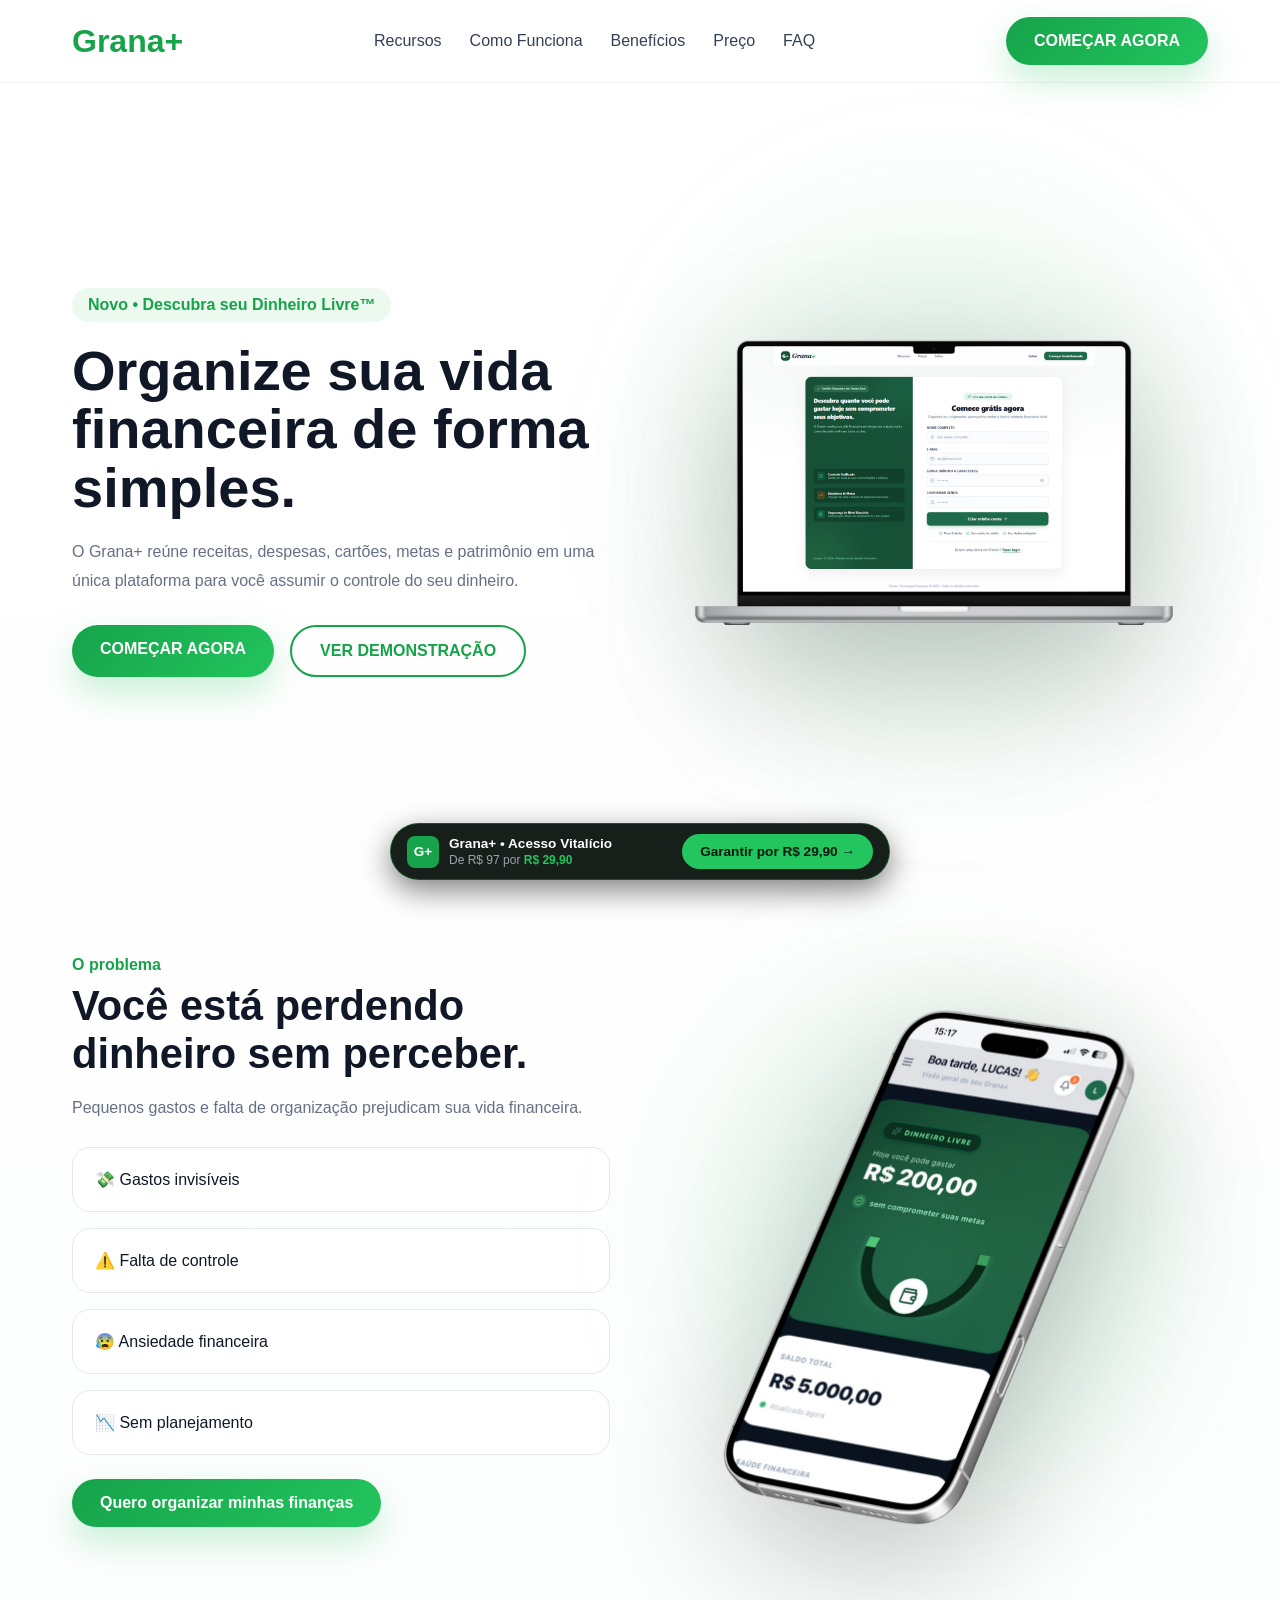
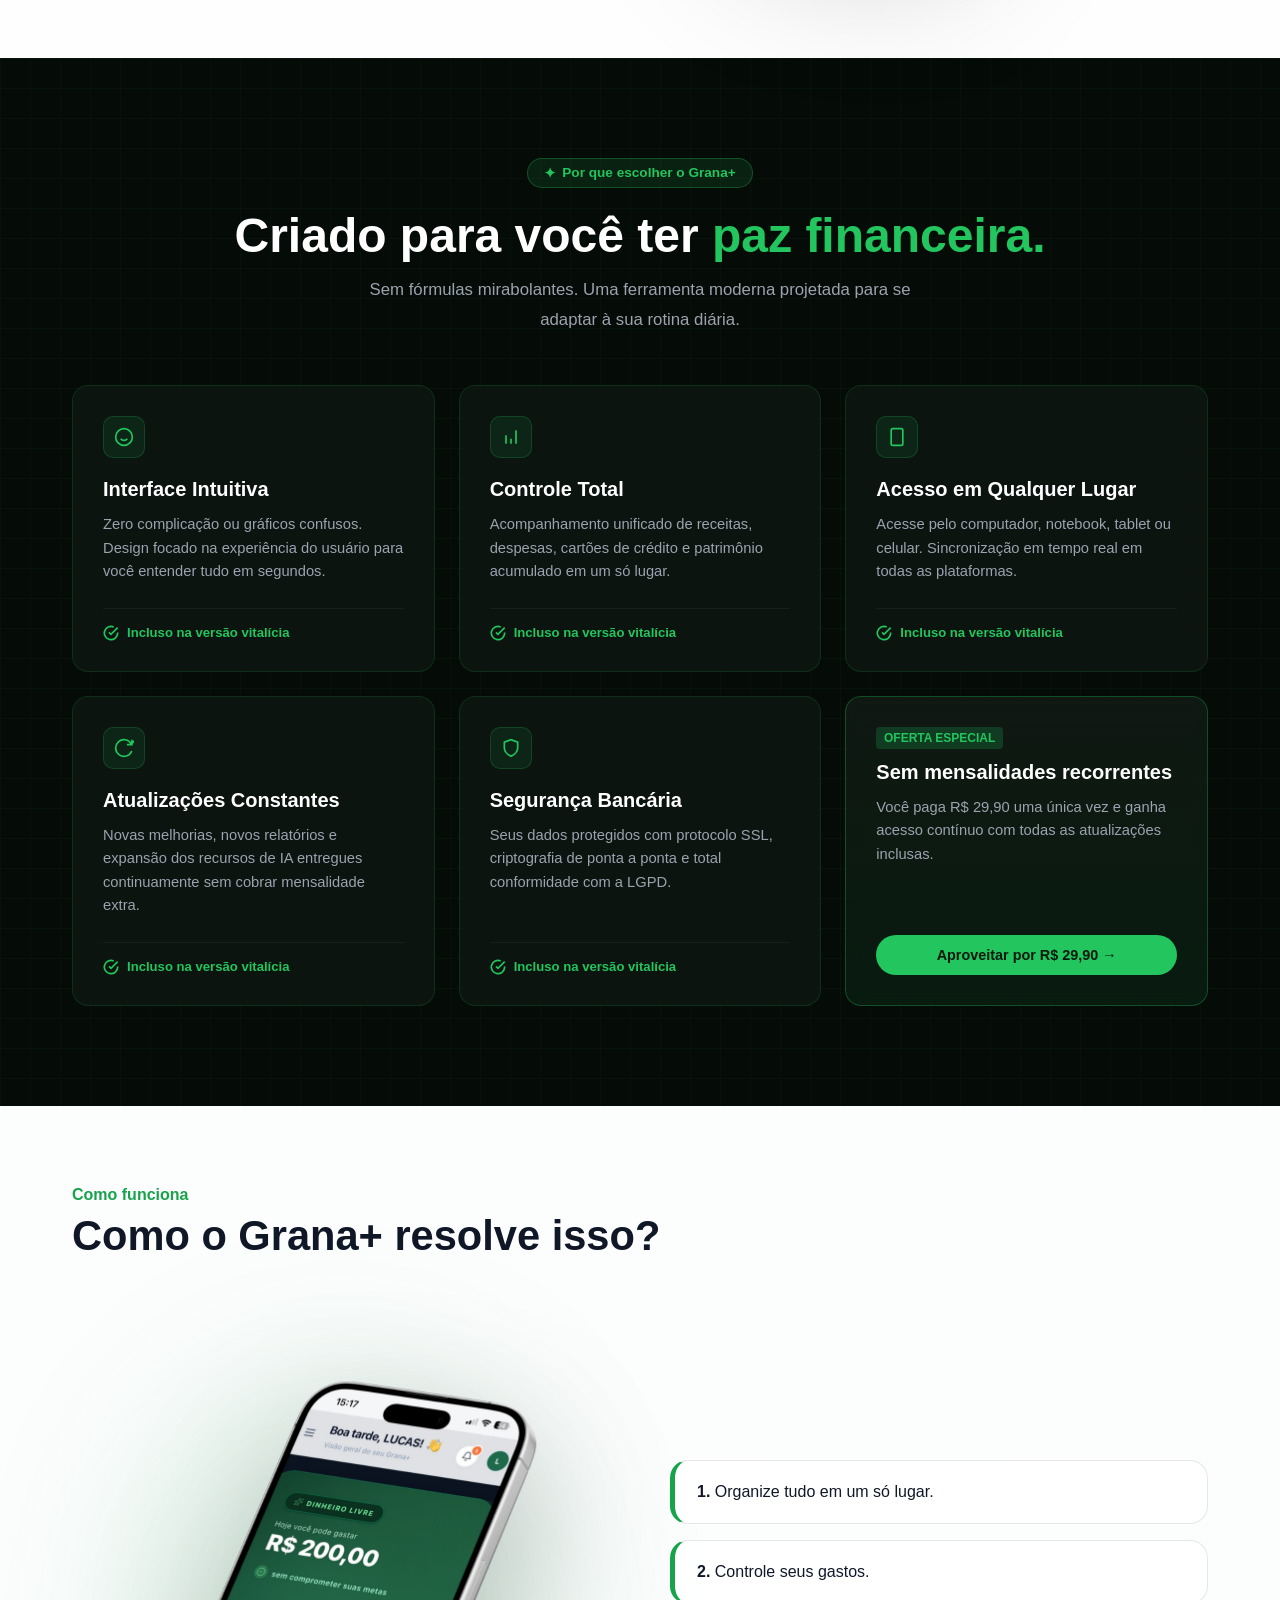
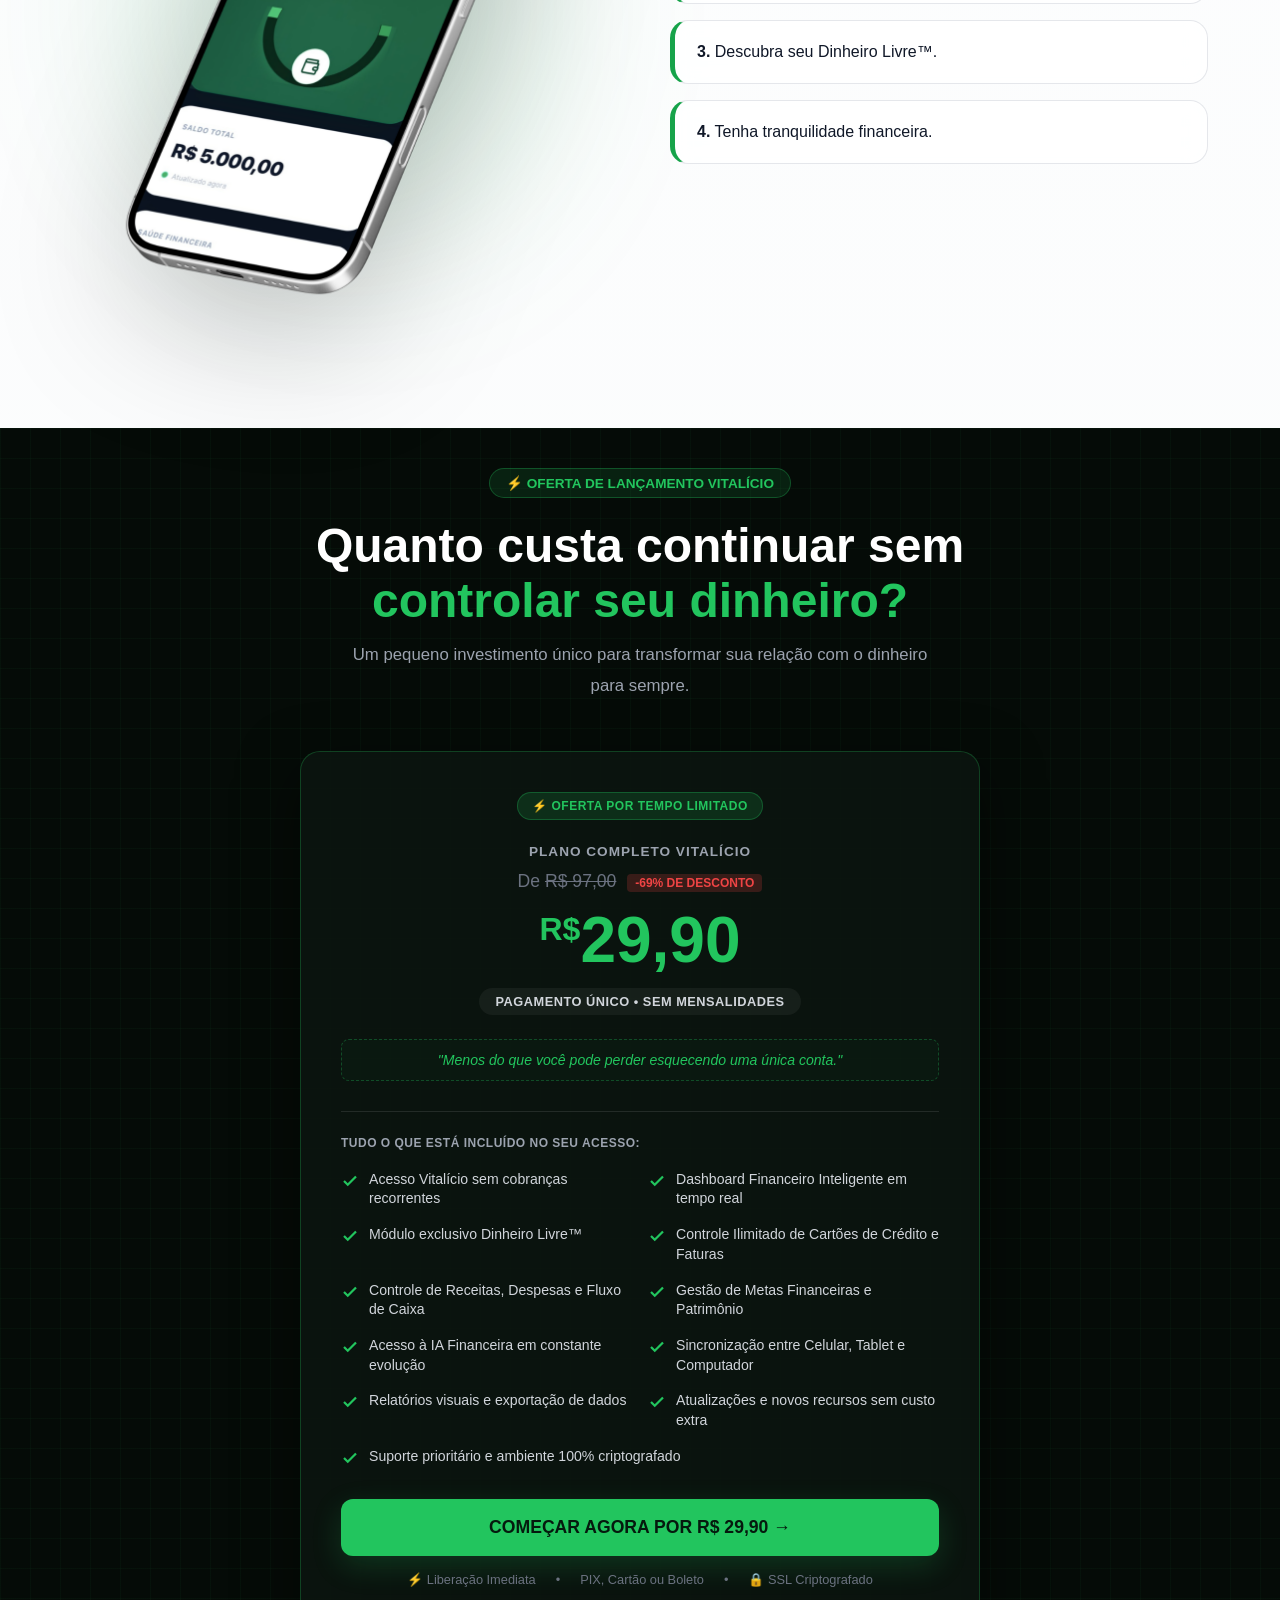
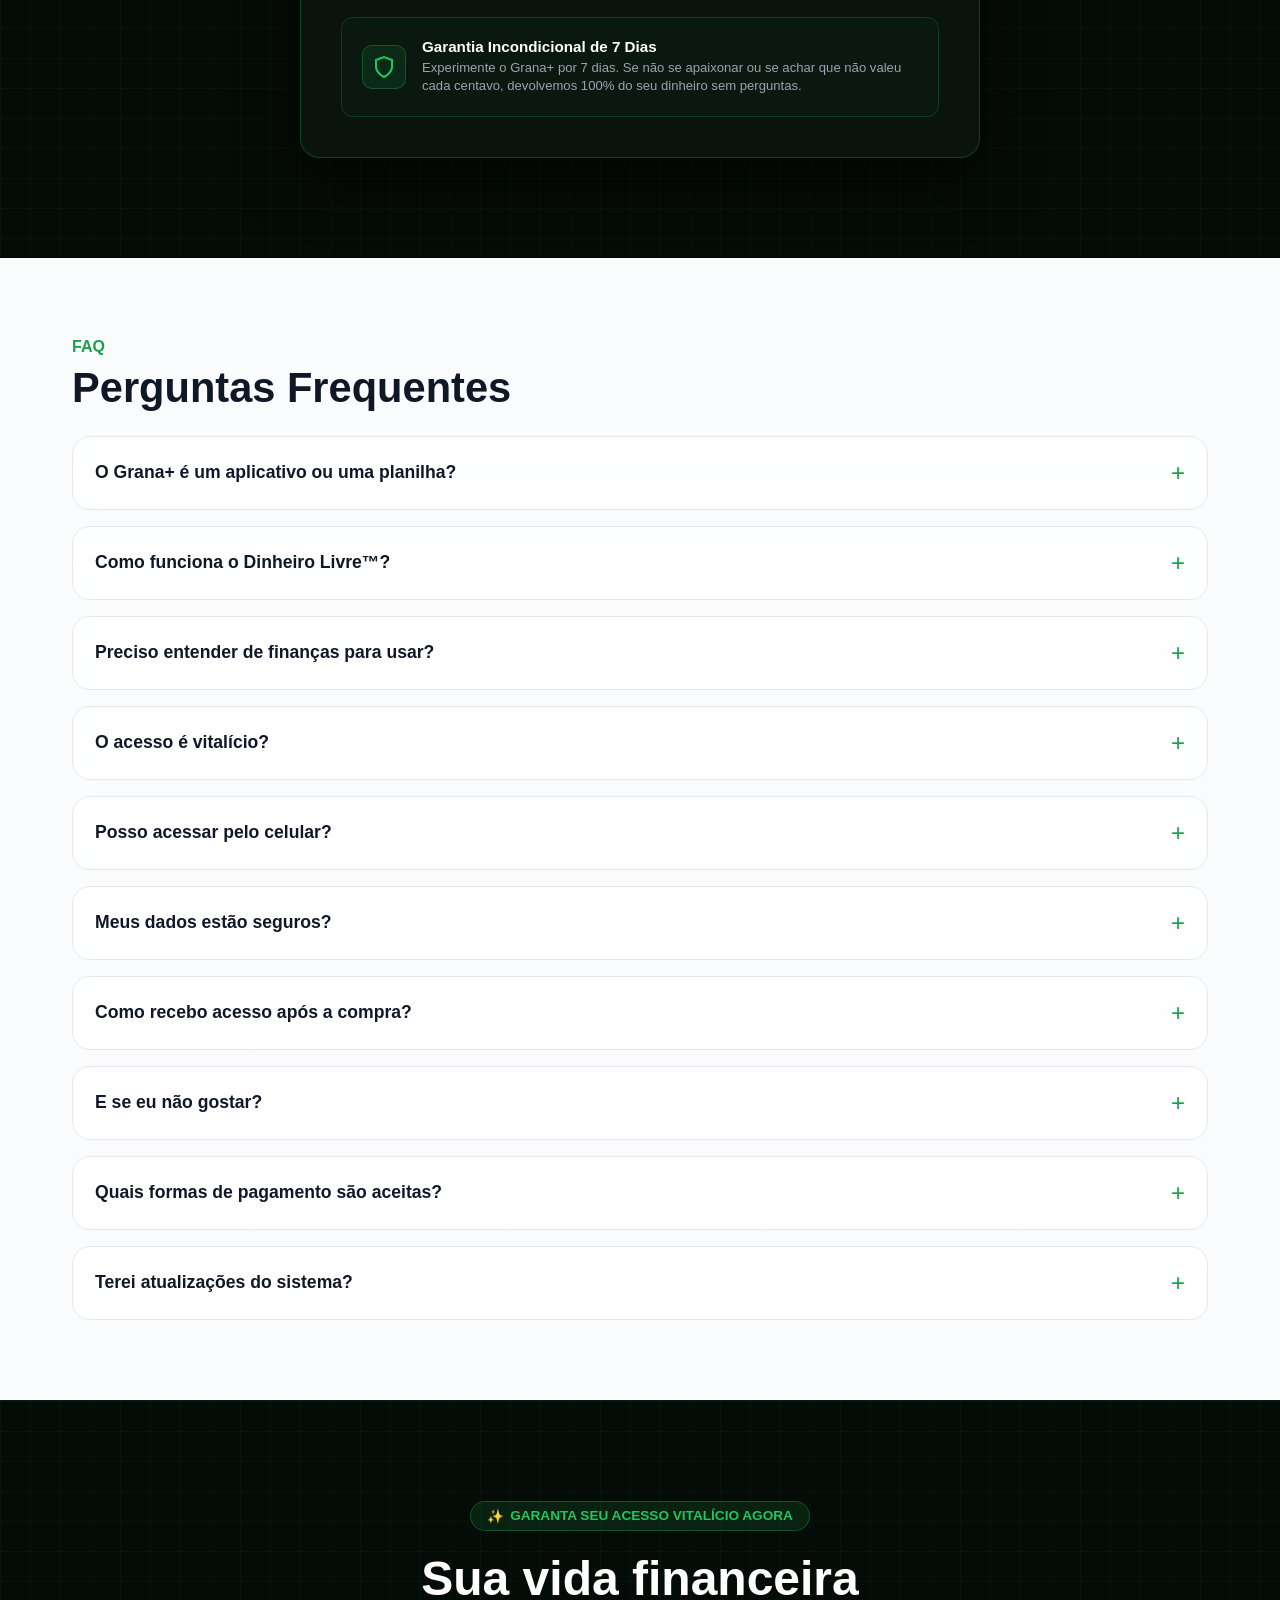
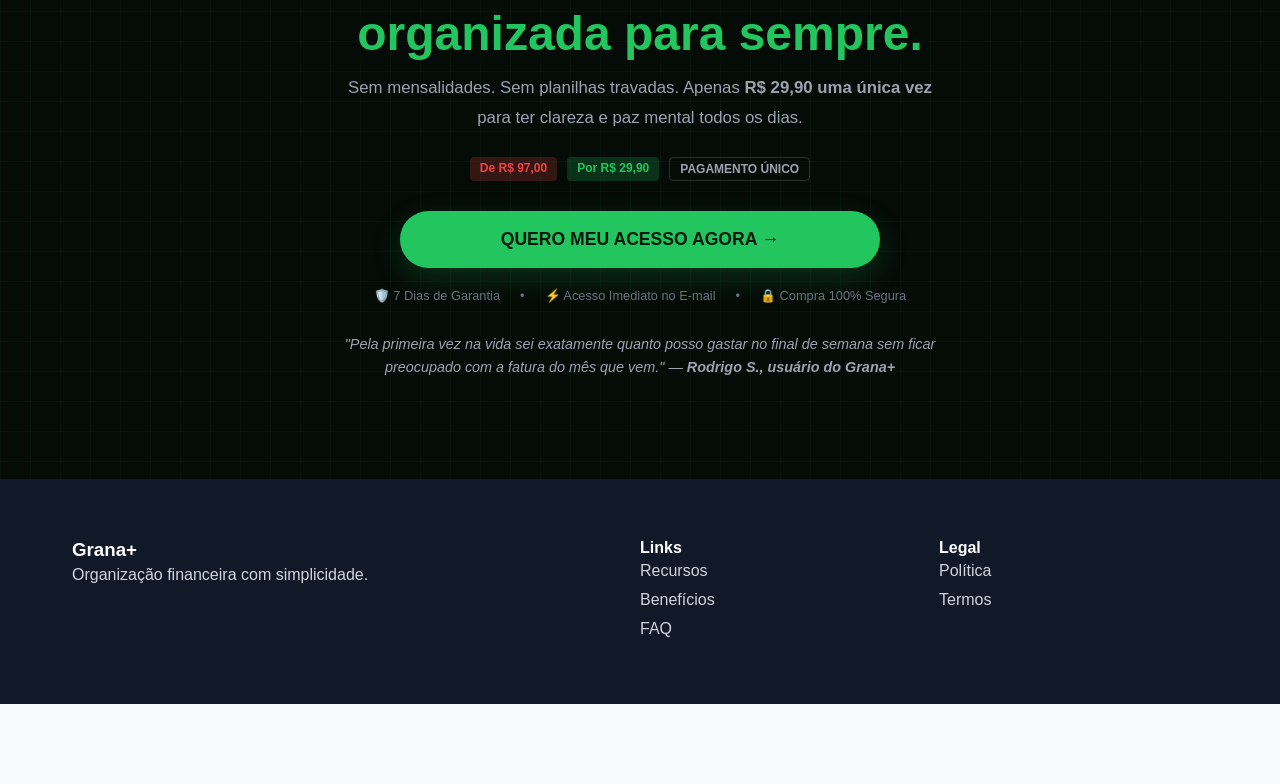
==== commit 09faa0a0: "Update links to payment page and footer styles Updated pricing section links to direct to payment pa" ====
--- a/index.html
+++ b/index.html
@@ -219,7 +219,7 @@
   color: #fff;
 }
 
-/* ESTILOS DA SEÇÃO DE PREÇO (OFERTA) */
+/* ESTILOS SEÇÃO DE PREÇO */
 .pricing-card {
   max-width: 680px;
   margin: 0 auto;
@@ -412,6 +412,55 @@
   font-size: 0.82rem;
   line-height: 1.4;
   margin: 0;
+}
+
+/* ESTILOS DA SEÇÃO FINAL (APÓS FAQ) */
+.section-final {
+  border-top: 1px solid rgba(34, 197, 94, 0.1);
+  padding: 100px 0;
+}
+
+.final-badges {
+  display: flex;
+  justify-content: center;
+  gap: 10px;
+  margin-bottom: 20px;
+}
+
+.badge-tag-dark {
+  background: rgba(239, 68, 68, 0.2);
+  color: #ef4444;
+  font-size: 0.75rem;
+  font-weight: 800;
+  padding: 4px 10px;
+  border-radius: 4px;
+}
+
+.badge-tag-green {
+  background: rgba(34, 197, 94, 0.2);
+  color: #22c55e;
+  font-size: 0.75rem;
+  font-weight: 800;
+  padding: 4px 10px;
+  border-radius: 4px;
+}
+
+.badge-tag-outline {
+  border: 1px solid rgba(255, 255, 255, 0.15);
+  color: #9ca3af;
+  font-size: 0.75rem;
+  font-weight: 700;
+  padding: 4px 10px;
+  border-radius: 4px;
+}
+
+.testimonial-quote {
+  color: #9ca3af;
+  font-style: italic;
+  font-size: 0.9rem;
+  max-width: 650px;
+  margin: 30px auto 0 auto;
+  line-height: 1.6;
 }
 
 /* BARRA FIXA BOTTOM (STICKY BAR) */
@@ -548,7 +597,7 @@
   line-height: 1.7;
 }
 
-footer{background:#111827;color:#fff;padding:60px 0;margin-top:40px}
+footer{background:#111827;color:#fff;padding:60px 0;margin-top:0}
 footer p,footer a{color:#d0d5dd;text-decoration:none}
 .footer{display:grid;grid-template-columns:2fr 1fr 1fr;gap:30px}
 
@@ -575,7 +624,7 @@
 <li><a href="#preco">Preço</a></li>
 <li><a href="#faq">FAQ</a></li>
 </ul>
-<a href="#preco" class="btn btn-primary">COMEÇAR AGORA</a>
+<a href="https://pay.kiwify.com.br/LKl8poM" class="btn btn-primary">COMEÇAR AGORA</a>
 </nav>
 </div>
 </header>
@@ -586,7 +635,7 @@
 <h1>Organize sua vida financeira de forma simples.</h1>
 <p>O Grana+ reúne receitas, despesas, cartões, metas e patrimônio em uma única plataforma para você assumir o controle do seu dinheiro.</p>
 <div class="actions">
-<a class="btn btn-primary" href="#preco">COMEÇAR AGORA</a>
+<a class="btn btn-primary" href="https://pay.kiwify.com.br/LKl8poM">COMEÇAR AGORA</a>
 <a class="btn btn-outline" href="#">VER DEMONSTRAÇÃO</a>
 </div>
 </div>
@@ -607,7 +656,7 @@
 <div class="card">😰 Ansiedade financeira</div>
 <div class="card">📉 Sem planejamento</div>
 </div>
-<div style="margin-top:24px"><a class="btn btn-primary" href="#preco">Quero organizar minhas finanças</a></div>
+<div style="margin-top:24px"><a class="btn btn-primary" href="https://pay.kiwify.com.br/LKl8poM">Quero organizar minhas finanças</a></div>
 </div>
 <div class="mockup-wrap"><img class="mockup" src="celular.png" alt="Celular"></div>
 </div>
@@ -699,7 +748,7 @@
         <h3>Sem mensalidades recorrentes</h3>
         <p>Você paga R$ 29,90 uma única vez e ganha acesso contínuo com todas as atualizações inclusas.</p>
       </div>
-      <a href="#preco" class="btn-card-action">
+      <a href="https://pay.kiwify.com.br/LKl8poM" class="btn-card-action">
         Aproveitar por R$ 29,90 →
       </a>
     </div>
@@ -802,7 +851,7 @@
       </div>
     </div>
 
-    <a href="#" class="btn-cta-large">
+    <a href="https://pay.kiwify.com.br/LKl8poM" class="btn-cta-large">
       COMEÇAR AGORA POR R$ 29,90 →
     </a>
 
@@ -865,7 +914,7 @@
 
   <details class="faq-item">
     <summary>Como recebo acesso após a compra?</summary>
-    <p>Assim que o pagamento for confirmado, você receberá um e-mail com as instruções para acessar sua conta e começar a utilizar o Grana+ imediatamente.</p>
+    <p>Assim que o pagamento for confirmed, você receberá um e-mail com as instruções para acessar sua conta e começar a utilizar o Grana+ imediatamente.</p>
   </details>
 
   <details class="faq-item">
@@ -887,7 +936,44 @@
 </div>
 </section>
 
-<!-- BARRA FIXA INFERIOR (STICKY BAR) -->
+<!-- SEÇÃO FINAL (DEPOIS DO FAQ) -->
+<section class="section-dark section-final">
+<div class="container">
+  <div class="badge-dark">
+    <span>✨</span> GARANTA SEU ACESSO VITALÍCIO AGORA
+  </div>
+  
+  <h2>Sua vida financeira<br><span>organizada para sempre.</span></h2>
+  
+  <p class="subtitle" style="margin-bottom: 24px;">
+    Sem mensalidades. Sem planilhas travadas. Apenas <strong>R$ 29,90 uma única vez</strong> para ter clareza e paz mental todos os dias.
+  </p>
+
+  <div class="final-badges">
+    <span class="badge-tag-dark">De R$ 97,00</span>
+    <span class="badge-tag-green">Por R$ 29,90</span>
+    <span class="badge-tag-outline">PAGAMENTO ÚNICO</span>
+  </div>
+
+  <div style="max-width: 480px; margin: 30px auto 0 auto;">
+    <a href="https://pay.kiwify.com.br/LKl8poM" class="btn-cta-large" style="border-radius: 999px;">
+      QUERO MEU ACESSO AGORA →
+    </a>
+  </div>
+
+  <div class="trust-signals" style="margin-top: 20px;">
+    <span>🛡️ 7 Dias de Garantia</span> • 
+    <span>⚡ Acesso Imediato no E-mail</span> • 
+    <span>🔒 Compra 100% Segura</span>
+  </div>
+
+  <p class="testimonial-quote">
+    "Pela primeira vez na vida sei exatamente quanto posso gastar no final de semana sem ficar preocupado com a fatura do mês que vem." — <strong>Rodrigo S., usuário do Grana+</strong>
+  </p>
+</div>
+</section>
+
+<!-- BARRA FIXA BOTTOM (STICKY BAR) -->
 <div class="sticky-bar">
   <div class="sticky-info">
     <div class="sticky-icon">G+</div>
@@ -896,7 +982,7 @@
       <div class="sticky-price">De R$ 97 por <strong>R$ 29,90</strong></div>
     </div>
   </div>
-  <a href="#preco" class="sticky-btn">Garantir por R$ 29,90 →</a>
+  <a href="https://pay.kiwify.com.br/LKl8poM" class="sticky-btn">Garantir por R$ 29,90 →</a>
 </div>
 
 <footer>
